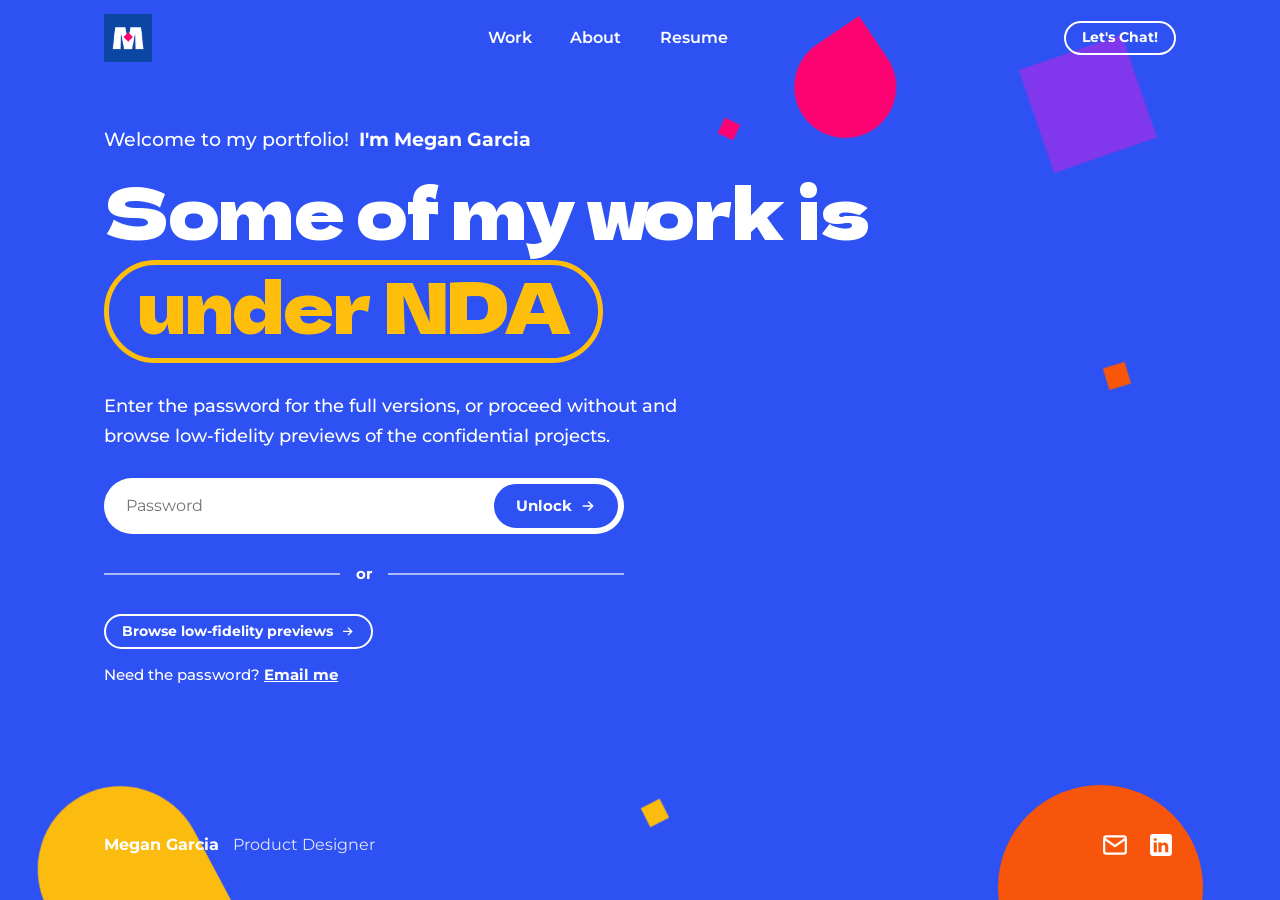
==== index.html @ 7ee7c983 "Gate: restore page scroll (clip shapes on their own layer, not the body) Move overflow:hidden off .g" ====
<!doctype html>
<html lang="en">
<head>
  <meta charset="utf-8">
  <meta name="viewport" content="width=device-width, initial-scale=1">
  <title>Megan Garcia — Product Designer</title>
  <meta name="description" content="Megan Garcia is a product designer who designs and builds high-stakes software — currently at Johnson &amp; Johnson.">
  <link rel="icon" href="favicon.ico" sizes="any">
  <link rel="icon" type="image/png" href="images/logo-5__6a6fe14c.png">
  <meta property="og:title" content="Megan Garcia — Product Designer">
  <meta property="og:description" content="Designing and building software for work that matters.">
  <meta property="og:type" content="website">

  <link rel="stylesheet" href="fonts/fonts.css">
  <link rel="stylesheet" href="css/style.css?v=91">
  <script>document.documentElement.classList.add("js");</script>
  <script>
  /* Site entrance: on a first visit (no choice made yet), send the visitor to the
     password page so they pick full access or a low-fidelity preview up front. */
  (function () {
    try {
      if (localStorage.getItem('mg-unlocked') !== 'yes' && localStorage.getItem('mg-preview') !== 'yes') {
        location.replace('protected/?next=' + encodeURIComponent(location.pathname));
      }
    } catch (e) {}
  })();
  </script>
</head>
<body>
  <a class="skip-link" href="#main">Skip to content</a>

  <header class="site-header">
    <div class="wrap nav">
      <a class="brand" href="/" aria-label="Megan Garcia — home">
        <img src="images/logo-5__6a6fe14c.png" alt="Megan Garcia logo" width="46" height="46">
      </a>
      <nav aria-label="Primary">
        <ul class="nav__links pill-hidden">
          <li><a href="#work">Work</a></li>
          <li><a href="about/">About</a></li>
          <li><a href="resume/">Resume</a></li>
        </ul>
      </nav>
      <div class="nav__right">
        <a class="btn btn--secondary btn--on-dark" href="mailto:megangarcia2024@gmail.com">Let's Chat!</a>
        <button class="nav__toggle" aria-label="Open menu" aria-expanded="false" aria-controls="mobile-menu">
          <span></span><span></span><span></span>
        </button>
      </div>
    </div>
  </header>

  <div class="mobile-menu" id="mobile-menu" aria-hidden="true">
    <button class="mobile-menu__close" aria-label="Close menu"></button>
    <a href="#work">Work</a>
    <a href="about/">About</a>
    <a href="resume/">Resume</a>
  </div>

  <main id="main">
    <!-- Hero -->
    <section class="hero hero--home">
      <div class="shapes" aria-hidden="true">
        <img class="sh sh-minion"     src="images/minion__68f142e5.svg" alt="">
        <img class="sh sh-circle"     src="images/circle__68f142c5.svg" alt="">
        <img class="sh sh-petal"      src="images/petal__68f140b4.svg" alt="">
        <img class="sh sh-dia-pink"   src="images/diamond2__68f140b4.svg" alt="">
        <img class="sh sh-dia-orange" src="images/diamond3__68f140b4.svg" alt="">
        <img class="sh sh-dia-yellow" src="images/diamond1__68f140b4.svg" alt="">
      </div>
      <div class="wrap hero__inner">
        <h1 class="hero-headline">
          <span class="hero-headline__line">Designing <span class="pill">and&nbsp;building</span></span>
          <span class="hero-headline__line">software for work that matters.</span>
        </h1>
        <div class="hero-id">
          <p class="hero-id__row">
            <strong>I'm Megan Garcia</strong>
            <img class="hero-id__diamond" src="images/vector__67b3de43.svg" alt="">
            <span class="hero-id__muted">Product Designer</span>
          </p>
          <p class="hero-id__row">
            <span class="hero-id__dotwrap" aria-hidden="true">
              <span class="hero-id__ping"></span>
              <img class="hero-id__dot" src="images/ellipse-10__6a6f6674.svg" alt="">
            </span>
            <span class="hero-id__muted">Currently at Johnson &amp; Johnson</span>
          </p>
        </div>
      </div>
    </section>

    <!-- Featured work -->
    <section class="section" id="work" aria-label="Featured work" style="scroll-margin-top:24px">
      <div class="wrap project-stack">

        <a class="project-link reveal" href="project-reset/">
          <article class="project project--orange">
            <div class="project__head">
              <div>
                <h2 class="project__title t-orange">Project Reset
                  <span class="arrow-circle" aria-hidden="true"><svg viewBox="0 0 24 24" fill="none" stroke="currentColor" stroke-width="2.4"><path d="M7 17 17 7M9 7h8v8"/></svg></span>
                </h2>
              </div>
              <p class="project__desc">Rebuilt the core navigation of Johnson &amp; Johnson's cell therapy platform, reaching the industry UX benchmark for the first time.</p>
            </div>
            <div class="project__media">
              <figure class="product-frame product-frame--orange">
                <img class="product-frame__img" src="images/lofi/pr-product.png" data-full="images/pr-product.png" alt="Redesigned Chain of Identity &amp; Custody collection screen" loading="lazy">
                <img class="product-frame__shapes" src="images/frame-shapes-orange.svg" alt="" aria-hidden="true">
              </figure>
            </div>
          </article>
        </a>

        <a class="project-link reveal" href="under-one-brand/">
          <article class="project project--purple">
            <div class="project__head">
              <div>
                <h2 class="project__title t-purple">Under One Brand
                  <span class="arrow-circle" aria-hidden="true"><svg viewBox="0 0 24 24" fill="none" stroke="currentColor" stroke-width="2.4"><path d="M7 17 17 7M9 7h8v8"/></svg></span>
                </h2>
              </div>
              <p class="project__desc">Unified Johnson &amp; Johnson's fragmented cell therapy platform into one cohesive product, designed and hand-coded end to end.</p>
            </div>
            <div class="project__media">
              <figure class="product-frame product-frame--purple">
                <img class="product-frame__img" src="images/lofi/uob-product.png" data-full="images/uob-product.png" alt="Unified cell therapy platform interface" loading="lazy">
                <img class="product-frame__shapes" src="images/frame-shapes-purple.svg" alt="" aria-hidden="true">
              </figure>
            </div>
          </article>
        </a>

        <a class="project-link reveal stack-last" href="pizza/">
          <article class="project project--pink">
            <div class="project__head">
              <div>
                <h2 class="project__title t-pink">Pizza Shop
                  <span class="arrow-circle" aria-hidden="true"><svg viewBox="0 0 24 24" fill="none" stroke="currentColor" stroke-width="2.4"><path d="M7 17 17 7M9 7h8v8"/></svg></span>
                </h2>
              </div>
              <p class="project__desc">Reimagined in-store pizza ordering as a playful kiosk experience, built from physical hardware to hand-drawn interface.</p>
            </div>
            <div class="project__media">
              <figure class="product-frame product-frame--pink">
                <img class="product-frame__img" src="images/pizza-product.png" alt="Smokey Mountain pizza kiosk ordering screen" loading="lazy">
                <img class="product-frame__shapes" src="images/frame-shapes-pink.svg" alt="" aria-hidden="true">
              </figure>
            </div>
          </article>
        </a>

      </div>
    </section>
  </main>

  <footer class="site-footer">
    <div class="shapes" aria-hidden="true">
      <img src="images/ellipse-3__67b3dc3c.svg" alt="" style="bottom:-50px;left:32%;width:120px">
      <img src="images/diamond2__68f140b4.svg" alt="" style="top:40%;right:22%;width:24px">
    </div>
    <div class="wrap site-footer__inner">
      <div class="footer-id">
        <span class="name">Megan Garcia</span>
        <span class="role">Product Designer</span>
      </div>
      <div class="footer-social">
        <a href="mailto:megangarcia2024@gmail.com" aria-label="Email Megan"><img src="images/mail__6924ce17.svg" alt=""></a>
        <a href="https://www.linkedin.com/in/megangarcia-ux/" aria-label="Megan on LinkedIn" target="_blank" rel="noopener"><img src="images/icons8-linkedin__6924cf16.svg" alt=""></a>
      </div>
    </div>
  </footer>

  <button class="back-to-top" type="button" aria-label="Back to top">
    <svg aria-hidden="true" viewBox="0 0 24 24" fill="none" stroke="currentColor" stroke-width="2.4"><path d="M12 20V5M5 12l7-7 7 7"/></svg>
  </button>
  <script>
  /* Work cards for the password-protected projects show the low-fi doodle until
     the visitor is signed in, then swap to the real hi-fi screenshot. */
  (function () {
    try {
      if (localStorage.getItem('mg-unlocked') === 'yes') {
        document.querySelectorAll('img[data-full]').forEach(function (i) { i.src = i.getAttribute('data-full'); });
      }
    } catch (e) {}
  })();
  </script>
  <script src="js/main.js?v=23" defer></script>
</body>
</html>
---- fonts/fonts.css ----
/* Self-hosted Google Fonts (latin subset) — two faces only:
   Dela Gothic One (display) + Montserrat (everything else). */
@font-face {
  font-family: 'Dela Gothic One';
  font-style: normal;
  font-weight: 400;
  font-display: swap;
  src: url('DelaGothicOne-400.woff2') format('woff2');
  unicode-range: U+0000-00FF, U+0131, U+0152-0153, U+02BB-02BC, U+02C6, U+02DA, U+02DC, U+0304, U+0308, U+0329, U+2000-206F, U+20AC, U+2122, U+2191, U+2193, U+2212, U+2215, U+FEFF, U+FFFD;
}
@font-face {
  font-family: 'Montserrat';
  font-style: normal;
  font-weight: 400;
  font-display: swap;
  src: url('Montserrat-400.woff2') format('woff2');
  unicode-range: U+0000-00FF, U+0131, U+0152-0153, U+02BB-02BC, U+02C6, U+02DA, U+02DC, U+0304, U+0308, U+0329, U+2000-206F, U+20AC, U+2122, U+2191, U+2193, U+2212, U+2215, U+FEFF, U+FFFD;
}
@font-face {
  font-family: 'Montserrat';
  font-style: normal;
  font-weight: 500;
  font-display: swap;
  src: url('Montserrat-500.woff2') format('woff2');
  unicode-range: U+0000-00FF, U+0131, U+0152-0153, U+02BB-02BC, U+02C6, U+02DA, U+02DC, U+0304, U+0308, U+0329, U+2000-206F, U+20AC, U+2122, U+2191, U+2193, U+2212, U+2215, U+FEFF, U+FFFD;
}
@font-face {
  font-family: 'Montserrat';
  font-style: normal;
  font-weight: 600;
  font-display: swap;
  src: url('Montserrat-600.woff2') format('woff2');
  unicode-range: U+0000-00FF, U+0131, U+0152-0153, U+02BB-02BC, U+02C6, U+02DA, U+02DC, U+0304, U+0308, U+0329, U+2000-206F, U+20AC, U+2122, U+2191, U+2193, U+2212, U+2215, U+FEFF, U+FFFD;
}
@font-face {
  font-family: 'Montserrat';
  font-style: normal;
  font-weight: 700;
  font-display: swap;
  src: url('Montserrat-700.woff2') format('woff2');
  unicode-range: U+0000-00FF, U+0131, U+0152-0153, U+02BB-02BC, U+02C6, U+02DA, U+02DC, U+0304, U+0308, U+0329, U+2000-206F, U+20AC, U+2122, U+2191, U+2193, U+2212, U+2215, U+FEFF, U+FFFD;
}
---- css/style.css ----
/* ==========================================================================
   Meg Garcia — Portfolio
   Hand-built stylesheet (rebuilt from the original Webflow design).
   ========================================================================== */

/* ---- Design tokens ------------------------------------------------------ */
:root {
  /* Brand palette */
  --blue:   #2d51f2;
  --blue-d: #2340d6;
  --orange: #fb5607;
  --pink:   #ff006e;
  --purple: #8338ec;
  --yellow: #ffbe0b;

  --ink:    #0b0b0f;
  --body:   #2b2f36;
  --muted:  #5d6c7b;
  --faint:  #758696;
  --line:   #e2e2e2;
  --paper:  #ffffff;
  --paper-2:#fafafa;
  --card:   #f3f3f3;

  /* Typography */
  /* Two typefaces only: Dela Gothic One (display) + Montserrat (everything
     else). --f-head is kept as an alias of the Montserrat body stack so the
     secondary headings/labels that were Chivo now render in Montserrat. */
  --f-display: "Dela Gothic One", system-ui, sans-serif;
  --f-head:    "Montserrat", "Helvetica Neue", Arial, sans-serif;
  --f-body:    "Montserrat", "Helvetica Neue", Arial, sans-serif;

  /* Layout */
  --maxw: 1200px;
  --gutter: clamp(20px, 5vw, 64px);
  --radius: 14px;
  --radius-pill: 999px;

  --ease: cubic-bezier(.2, .7, .2, 1);
}

/* ---- Reset / base ------------------------------------------------------- */
*, *::before, *::after { box-sizing: border-box; }
* { margin: 0; }

html { -webkit-text-size-adjust: 100%; scroll-behavior: smooth; }

body {
  font-family: var(--f-body);
  color: var(--body);
  background: var(--paper);
  line-height: 1.6;
  font-size: 1rem;
  -webkit-font-smoothing: antialiased;
  text-rendering: optimizeLegibility;
  overflow-x: clip; /* clip (not hidden) so position:sticky keeps working */
}

img, svg, video { display: block; max-width: 100%; height: auto; }
a { color: inherit; text-decoration: none; }
button { font: inherit; color: inherit; cursor: pointer; }

h1, h2, h3, h4 { line-height: 1.08; color: var(--ink); font-weight: 400; }

:focus-visible {
  outline: 3px solid var(--blue);
  outline-offset: 3px;
  border-radius: 4px;
}

.skip-link {
  position: absolute; left: -9999px; top: 0; z-index: 200;
  background: var(--ink); color: #fff; padding: .7em 1.2em;
  border-radius: 0 0 8px 0;
}
.skip-link:focus { left: 0; }

/* Visually hidden, still available to screen readers */
.sr-only {
  position: absolute; width: 1px; height: 1px; margin: -1px; padding: 0;
  overflow: hidden; clip: rect(0, 0, 0, 0); white-space: nowrap; border: 0;
}

/* ---- Layout helpers ----------------------------------------------------- */
.wrap { width: 100%; max-width: var(--maxw); margin-inline: auto; padding-inline: var(--gutter); }
.section { padding-block: clamp(48px, 8vw, 110px); }
.section--tight { padding-block: clamp(32px, 5vw, 64px); }

.eyebrow {
  font-family: var(--f-head);
  font-weight: 700;
  text-transform: uppercase;
  letter-spacing: .12em;
  font-size: .78rem;
  color: var(--faint);
}

/* ---- Display type ------------------------------------------------------- */
.display {
  font-family: var(--f-display);
  letter-spacing: -0.01em;
}
.h-xl { font-family: var(--f-display); font-weight: 400; font-size: clamp(2.4rem, 6vw, 4.6rem); letter-spacing: -0.02em; }
.h-lg { font-family: var(--f-display); font-size: clamp(1.9rem, 4.5vw, 3rem); }
.h-md { font-family: var(--f-display); font-size: clamp(1.4rem, 3vw, 2rem); }

/* Uniform h1 size across every page (home hero, page titles, case-study
   titles, About heading). h1-qualified selectors outrank the per-class
   font-size rules regardless of source order. */
h1.hero-headline,
h1.page-title,
h1.cs-title { font-size: 48px; }
.lead { font-size: clamp(1.05rem, 2vw, 1.25rem); color: var(--body); max-width: 56ch; }

/* Section heading with a colored shape marker above it */
.marker-head { margin-top: .4em; }
.marker {
  width: 26px; height: 26px; display: block; margin-bottom: 14px;
}
.marker--circle { border-radius: 50%; }
.marker--square { }
.c-blue  { background: var(--blue); color: var(--blue); }
.c-orange{ background: var(--orange); color: var(--orange); }
.c-pink  { background: var(--pink); color: var(--pink); }
.c-purple{ background: var(--purple); color: var(--purple); }
.c-yellow{ background: var(--yellow); color: var(--yellow); }
.t-blue{ color: var(--blue);} .t-orange{color:var(--orange);} .t-pink{color:var(--pink);} .t-purple{color:var(--purple);}

/* ---- Buttons ------------------------------------------------------------
   Two kinds — primary (solid fill) and secondary (outline) — each with an
   on-dark variant (add .btn--on-dark for use over the blue / dark bands).   */
.btn {
  display: inline-flex; align-items: center; justify-content: center; gap: .5em;
  font-family: var(--f-body); font-weight: 700; font-size: .88rem; line-height: 1.1;
  padding: .55em 1.15em; border-radius: var(--radius-pill);
  border: 2px solid transparent; color: var(--ink); cursor: pointer;
  /* Hover = a colour wipe that sweeps in from the left (background-size) */
  background-color: transparent; background-repeat: no-repeat;
  background-position: left center; background-size: 0% 100%;
  transition: color .2s var(--ease), border-color .2s var(--ease),
              background-size .3s var(--ease);
}
/* Primary — solid brand blue, sweeps to a darker blue */
.btn--primary { background-color: var(--blue); background-image: linear-gradient(var(--blue-d), var(--blue-d)); color: #fff; border-color: var(--blue); }
.btn--primary:hover { background-size: 100% 100%; border-color: var(--blue-d); }

/* Secondary — outline, sweeps to a brand-blue fill */
.btn--secondary { background-image: linear-gradient(var(--blue), var(--blue)); color: var(--ink); border-color: var(--ink); }
.btn--secondary:hover { background-size: 100% 100%; color: #fff; border-color: var(--blue); }

/* On dark backgrounds (blue hero / header) */
.btn--primary.btn--on-dark { background-color: #fff; background-image: linear-gradient(var(--blue-d), var(--blue-d)); color: var(--blue); border-color: #fff; }
.btn--primary.btn--on-dark:hover { background-size: 100% 100%; color: #fff; }
.btn--secondary.btn--on-dark { background-image: linear-gradient(rgba(13,21,66,.45), rgba(13,21,66,.45)); color: #fff; border-color: #fff; }
.btn--secondary.btn--on-dark:hover { background-size: 100% 100%; color: #fff; }

/* Locked Process Deck button (signed-out visitors) + hover/focus tooltip. */
.deck-btn.is-locked,
.deck-btn.is-locked:hover,
.deck-btn.is-locked:focus-visible {
  cursor: not-allowed; position: relative;
  background-color: #e9e9e9; background-image: none; background-size: 0 100%;
  border-color: #dcdcdc; color: #9b9b9b;
}
.deck-btn.is-locked::after {
  content: attr(data-locktip);
  position: absolute; bottom: calc(100% + 11px); left: 50%; transform: translateX(-50%);
  background: var(--ink); color: #fff; font-family: var(--f-body); font-weight: 600;
  font-size: .72rem; line-height: 1.3; white-space: nowrap;
  padding: 7px 11px; border-radius: 8px;
  opacity: 0; pointer-events: none; transition: opacity .4s var(--ease); z-index: 20;
}
.deck-btn.is-locked::before {
  content: ""; position: absolute; bottom: calc(100% + 5px); left: 50%; transform: translateX(-50%);
  border: 6px solid transparent; border-top-color: var(--ink);
  opacity: 0; pointer-events: none; transition: opacity .4s var(--ease); z-index: 20;
}
/* Desktop hover shows it; keyboard focus or a tap (JS adds .is-tip, auto-removed
   after 30s on touch) shows it everywhere. Hover is gated to hover-capable
   devices so a tap on touch doesn't make it stick indefinitely. */
@media (hover: hover) {
  .deck-btn.is-locked:hover::after, .deck-btn.is-locked:hover::before { opacity: 1; }
}
.deck-btn.is-locked:focus-visible::after, .deck-btn.is-locked:focus-visible::before,
.deck-btn.is-locked.is-tip::after, .deck-btn.is-locked.is-tip::before { opacity: 1; }

/* Arrow-in-circle icon used beside project / section titles */
.arrow-circle {
  width: 1.15em; height: 1.15em; flex: none;
  border: 2px solid currentColor; border-radius: 50%;
  display: inline-grid; place-items: center;
  transition: transform .25s var(--ease), background .25s var(--ease), color .25s var(--ease);
}
.arrow-circle svg { width: 55%; height: 55%; }
a:hover .arrow-circle, .title-link:hover .arrow-circle {
  transform: rotate(45deg); background: currentColor;
}
a:hover .arrow-circle svg { color: #fff; }

/* ==========================================================================
   Header / navigation
   ========================================================================== */
.site-header {
  position: relative; z-index: 100;
  background: var(--blue); color: #fff;
}
/* On pages led by a blue hero, the nav sits transparently over the hero (which
   fills the full height behind it) instead of as its own solid bar. Other pages
   (light tops: About, Contact, case studies) keep the solid header. */
body:has(.hero) .site-header {
  position: absolute; top: 0; left: 0; right: 0;
  background: transparent;
}
.nav {
  display: flex; align-items: center; justify-content: space-between;
  gap: 20px; min-height: 76px;
}
/* Logo sits in a deep-blue box (matches the live site) so the white "M" stays
   legible over the hero shapes behind the transparent nav. */
.brand { display: inline-flex; background: #0b46a5; padding: 4px; line-height: 0; }
.brand img { width: 40px; height: 40px; display: block; }
.nav__links {
  display: flex; align-items: center; gap: clamp(18px, 3vw, 44px);
  list-style: none; padding: 0;
}
.nav__links a {
  font-family: var(--f-body); font-weight: 600; color: #fff;
  position: relative; padding: 4px 0;
}
.nav__links a::after {
  content: ""; position: absolute; left: 0; right: 100%; bottom: -2px;
  height: 2px; background: #fff; transition: right .25s var(--ease);
}
.nav__links a:hover::after, .nav__links a[aria-current="page"]::after { right: 0; }

.nav__right { display: flex; align-items: center; gap: 16px; }

/* Hamburger */
.nav__toggle {
  display: none; width: 46px; height: 46px; border: 0; background: transparent;
  position: relative;
}
.nav__toggle span {
  position: absolute; left: 9px; right: 9px; height: 3px; background: #fff; border-radius: 3px;
  transition: transform .3s var(--ease), opacity .2s var(--ease);
}
.nav__toggle span:nth-child(1) { top: 15px; }
.nav__toggle span:nth-child(2) { top: 22px; }
.nav__toggle span:nth-child(3) { top: 29px; }

@media (max-width: 820px) {
  .nav__links.pill-hidden { display: none; }
  .nav__toggle { display: block; }
  .nav__right .btn { display: none; }

  .mobile-menu {
    /* Above the sticky header (z-index 100) so the close "X" — which sits in
       the header's top strip — actually receives taps instead of the nav bar. */
    position: fixed; inset: 0; z-index: 110;
    background: var(--blue); color: #fff;
    display: flex; flex-direction: column; align-items: center; justify-content: center;
    gap: 10px;
    /* Closing keeps the menu visible through the .4s slide, then hides it — so
       it slides back UP on close instead of vanishing instantly. */
    transform: translateY(-100%);
    transition: transform .4s var(--ease), visibility 0s linear .4s;
    visibility: hidden;
  }
  .mobile-menu.open {
    transform: translateY(0); visibility: visible;
    transition: transform .4s var(--ease), visibility 0s;
  }
  .mobile-menu a {
    font-family: var(--f-display); font-size: 2rem; color: #fff; padding: 10px 0;
  }
  .mobile-menu .btn { margin-top: 18px; }
  .mobile-menu__close {
    position: absolute; top: 20px; right: 22px; width: 48px; height: 48px;
    border: 0; background: transparent;
  }
  .mobile-menu__close::before, .mobile-menu__close::after {
    content: ""; position: absolute; left: 11px; right: 11px; top: 22px; height: 3px;
    background: #fff; border-radius: 3px;
  }
  .mobile-menu__close::before { transform: rotate(45deg); }
  .mobile-menu__close::after  { transform: rotate(-45deg); }
}
@media (min-width: 821px) { .mobile-menu { display: none; } }

body.menu-open { overflow: hidden; }
/* Hide the hamburger while the menu is open so it doesn't overlap the close X. */
body.menu-open .nav__toggle { display: none; }

/* ==========================================================================
   Hero
   ========================================================================== */
.hero {
  position: relative; background: var(--blue); color: #fff; overflow: hidden;
}
.hero__inner { position: relative; z-index: 2; padding-block: clamp(96px, 11vw, 120px) clamp(54px, 11vw, 120px); }
.hero__kicker { font-family: var(--f-head); font-weight: 700; opacity: .9; }

/* The giant animated page title (letters stagger up) */
.page-title {
  font-family: var(--f-display);
  font-size: clamp(3.2rem, 13vw, 8.5rem);
  line-height: .95;
  color: #fff;
  display: flex; flex-wrap: wrap;
}
.page-title .ltr {
  display: inline-block; white-space: pre;
  transform: translateY(1.1em); opacity: 0;
  animation: ltrUp .6s var(--ease) forwards;
}
@keyframes ltrUp { to { transform: translateY(0); opacity: 1; } }

/* Whole-heading entrance (one intact, accessible text node — no per-letter split) */
.page-title--whole {
  display: block;
  transform: translateY(1.1em); opacity: 0;
  animation: ltrUp .6s var(--ease) both;
}

.hero__meta { margin-top: 1.2rem; display: grid; gap: 2px; }
.hero__meta .name { font-family: var(--f-head); font-weight: 700; font-size: 1.3rem; }
.hero__meta .role { opacity: .9; }

/* Decorative shapes layer */
.shapes { position: absolute; inset: 0; z-index: 1; pointer-events: none; }
.shapes img, .shape {
  position: absolute; opacity: .98;
}

/* ---- Home hero (tagline-led headline) --------------------------------- */
.hero--home .hero__inner {
  padding-block: clamp(96px, 10vw, 150px) clamp(52px, 7vw, 96px);
}

.hero-headline {
  font-family: var(--f-display);
  font-weight: 400;
  font-size: clamp(2.1rem, 5.6vw, 4.4rem);
  line-height: 1.06;
  letter-spacing: -0.02em;
  color: #fff;
}
.hero-headline__line { display: block; }
.hero-headline .pill {
  display: inline-block;
  color: var(--yellow);
  border: 0.08em solid var(--yellow);
  border-radius: 999px;
  padding: 0.04em 0.4em 0.28em;
  line-height: 1;
}
/* "and building" tilts on hover and eases back on mouse off */
.hero-headline .pill { transition: transform .35s var(--ease); }
.hero-headline .pill:hover { transform: rotate(-5deg); }

.hero-id {
  margin-top: clamp(30px, 5vw, 58px);
  display: grid;
  gap: 12px;
  color: #fff;
}
.hero-id__row {
  display: flex; align-items: center; gap: 14px; flex-wrap: wrap;
  font-family: var(--f-body);
  font-size: clamp(1.05rem, 2.1vw, 1.45rem);
}
.hero-id__row strong { font-weight: 700; }
/* The "Currently at Johnson & Johnson" line sits a touch smaller than the name row. */
.hero-id__row:last-child { font-size: clamp(0.9rem, 1.6vw, 1.12rem); }
.hero-id__muted { font-weight: 500; color: rgba(255, 255, 255, 0.9); }
.hero-id__diamond { width: 18px; height: 18px; flex: none; }
.hero-id__dotwrap {
  position: relative; display: inline-grid; place-items: center;
  width: 15px; height: 15px; flex: none;
}
.hero-id__dot { width: 15px; height: 15px; display: block; position: relative; z-index: 1; }
/* Radar-ping behind the dot (matches the live site: scale 1 -> 1.75, fade out, loop) */
.hero-id__ping {
  position: absolute; inset: 0; z-index: 0; border-radius: 50%;
  background: var(--yellow);
  animation: heroPing 1.6s cubic-bezier(.45, 0, .55, 1) infinite;
}
@keyframes heroPing {
  0%, 31%   { transform: scale(1);    opacity: .85; }
  100%      { transform: scale(1.75); opacity: 0; }
}

/* Home hero decorative shapes */
.hero--home .sh { position: absolute; will-change: translate, rotate, scale; }
/* Hero decorations use the live site's actual shape SVGs: the yellow arch
   ("Minion"), the orange circle, the pink "Petal", and the three diamonds
   (yellow / pink / orange). */
.sh-minion     { top: -118px; left: clamp(36px, 6vw, 92px); width: min(20vw, 254px); transform: rotate(3deg); }
.sh-circle     { top: 17%; right: -6%; width: min(24vw, 300px); }
.sh-petal      { bottom: -20%; left: 48%; width: min(17vw, 240px); transform: rotate(-8deg); }
.sh-dia-pink   { top: 18%; left: 72%; width: 32px; transform: rotate(8deg); }
.sh-dia-orange { top: 58%; left: -8px; width: 26px; }
.sh-dia-yellow { top: 76%; left: 65%; width: 32px; transform: rotate(-6deg); }
@media (max-width: 760px) {
  /* Keep the headline tight, but reserve extra space only ABOVE the pill so it
     clears "Designing" without loosening the rest of the headline. The pill is
     inline-block, so its top margin grows just its own line box. */
  .hero-headline { line-height: 1.2; }
  .hero-headline .pill { margin-top: 0.3em; }
  /* Keep decorations in the margins so the headline stays clear and readable. */
  .sh-minion     { top: -72px; left: -14px; width: 150px; }
  .sh-circle     { top: -30px; right: -56px; width: 150px; }
  .sh-petal      { bottom: -14%; left: auto; right: -64px; width: 150px; }
  .sh-dia-pink   { top: 64px; left: auto; right: 9%; width: 24px; }
  .sh-dia-orange { top: auto; bottom: 30%; left: 2%; width: 20px; }
  .sh-dia-yellow { top: auto; bottom: 2%; left: 72%; width: 22px; }
}

/* ==========================================================================
   Project blocks (home / work / "more like this")
   ========================================================================== */
.project {
  border-top: 6px solid var(--line);
  padding-top: clamp(26px, 4vw, 46px);
  margin-top: clamp(26px, 4vw, 46px);
}
.project--blue  { border-color: var(--blue); }
.project--orange{ border-color: var(--orange); }
.project--pink  { border-color: var(--pink); }
.project--purple{ border-color: var(--purple); }

.project__head { display: grid; grid-template-columns: 1fr; gap: 16px; align-items: start; }
@media (min-width: 760px) {
  .project__head { grid-template-columns: 1fr 1fr; gap: 40px; }
}
.project__title {
  font-family: var(--f-display);
  font-size: clamp(1.8rem, 4.5vw, 3rem);
  display: inline-flex; align-items: center; gap: .4em;
}
.project__tags { display: flex; flex-wrap: wrap; gap: 8px 10px; margin-top: 12px; }
.tag {
  font-family: var(--f-body); font-weight: 600; font-size: .8rem;
  color: var(--muted);
}
.tag::after { content: "·"; margin-left: 10px; color: var(--line); }
.tag:last-child::after { content: ""; }
.project__desc { font-size: 1.02rem; color: var(--body); align-self: center; text-wrap: pretty; }

.project__media {
  margin-top: clamp(20px, 3vw, 34px);
  border-radius: var(--radius);
  overflow: hidden;
  background: var(--card);
  position: relative;
}
.project-link { display: block; }
/* Hover zooms only the product picture, not the decorative shapes. */
.project__media .product-frame__img { transition: transform .5s var(--ease); }
.project-link:hover .project__media .product-frame__img { transform: scale(1.015); }
/* In cards, the card/media wrapper provides the corner radius + clipping. */
.next-card .product-frame, .project__media .product-frame { border-radius: 0; }

/* ==========================================================================
   About page
   ========================================================================== */
/* The default .section padding-top above the "Megan" row matches the space
   above the hero image on the case-study pages. */
.about-head { display: flex; flex-direction: column; }
.about-head__bar { display: flex; flex-wrap: wrap; align-items: flex-end; justify-content: space-between; gap: 24px; }
.avatar { width: 40px; height: 40px; border-radius: 50%; object-fit: cover; }

.about-id { display: flex; flex-direction: column; gap: 12px; }
.about-id__who { display: flex; align-items: center; gap: 10px; }
.about-id__name { font-family: var(--f-head); font-weight: 700; color: var(--muted); font-size: 1.05rem; }
.about-mode { font-family: var(--f-display); font-weight: 400; font-size: clamp(2rem, 4.4vw, 3.6rem); line-height: 1.02; letter-spacing: -0.02em; }
.about-mode--work { color: var(--blue); }
.about-mode--life { color: var(--pink); display: none; }
/* Toggle state drives the mode subheading (no JS needed). */
.about-head:has(#tab-life[aria-selected="true"]) .about-mode--work { display: none; }
.about-head:has(#tab-life[aria-selected="true"]) .about-mode--life { display: block; }

.tabs { display: inline-flex; background: var(--card); border-radius: var(--radius-pill); padding: 5px; gap: 4px; }
.tabs button {
  display: inline-flex; align-items: center; gap: 8px;
  border: 0; background: transparent; border-radius: var(--radius-pill);
  font-family: var(--f-head); font-weight: 700; padding: .6em 1.2em; color: var(--muted);
  cursor: pointer; transition: background .2s, color .2s;
}
.tabs button svg { width: 1.25em; height: 1.25em; flex: none; }
.tabs button[aria-selected="true"] { background: var(--blue); color: #fff; }
.tabs #tab-life[aria-selected="true"] { background: var(--pink); }

/* Tinted stage: photo + copy, with brand shapes peeking at the clipped edges. */
.about-stage {
  position: relative; overflow: hidden; border-radius: 40px;
  margin-top: clamp(14px, 2.4vw, 28px);
  padding: clamp(28px, 5vw, 64px);
  display: grid; grid-template-columns: 1fr;
  gap: clamp(32px, 5vw, 56px); align-items: center;
}
/* Desktop: narrower photo column pulled left, giving the paragraph more room. */
@media (min-width: 760px) {
  .about-stage { grid-template-columns: minmax(0, 0.78fr) minmax(0, 1.22fr); }
  .about-polaroid { justify-self: start; }
}
.about-stage--work { background: #eef1ff; }
.about-stage--life { background: #fff0f6; }
.about-shape { position: absolute; z-index: 0; }

.about-polaroid {
  position: relative; z-index: 1; margin: 0; justify-self: center;
  width: min(400px, 100%); box-sizing: border-box;
  background: #fff; border-radius: 20px; padding: 14px 14px 18px;
  box-shadow: 0 18px 40px rgba(11, 11, 15, .14);
  display: flex; flex-direction: column; gap: 14px;
}
.about-polaroid--work { transform: rotate(-2.5deg); }
.about-polaroid--life { transform: rotate(2.5deg); }
.about-polaroid img { width: 100%; aspect-ratio: 1 / 1; object-fit: cover; border-radius: 12px; display: block; }
.about-polaroid figcaption { font-size: .85rem; line-height: 1.4; color: var(--faint); padding: 0 6px; }

.about-stage__copy { position: relative; z-index: 1; display: flex; flex-direction: column; gap: 24px; }
.about-stage__copy p { font-size: 1.05rem; line-height: 1.75; text-wrap: pretty; }
.ask { display: flex; flex-direction: column; gap: 12px; }
.ask__label { font-family: var(--f-head); font-weight: 700; color: var(--ink); }
.ask__tags { list-style: none; margin: 0; padding: 0; display: flex; flex-wrap: wrap; gap: 10px; }
.ask__tags li {
  padding: 9px 16px; border-radius: 10px; background: #fff; border: 0;
  font-weight: 600; font-size: .9rem; line-height: 1.3;
}
.about-stage__copy .btn { align-self: flex-start; }
/* Off The Clock CTA mirrors the primary button in brand pink. */
.about-cta--life {
  background-color: var(--pink); background-image: linear-gradient(#d60059, #d60059);
  color: #fff; border-color: var(--pink);
}
.about-cta--life:hover { background-size: 100% 100%; border-color: #d60059; }

.tabpanel[hidden] { display: none; }
.gallery { display: grid; grid-template-columns: repeat(auto-fit, minmax(220px, 1fr)); gap: 16px; }
.gallery img { border-radius: var(--radius); width: 100%; aspect-ratio: 4/5; object-fit: cover; }

/* ==========================================================================
   Protected Work gate (password page)
   ========================================================================== */
/* The gate is a full blue hero (like the home hero), so the shared header sits
   transparently over it. Headline, a single password field with an inline Unlock
   button, an "or" divider, and a low-fidelity-preview button. */
.gate-hero { min-height: 84vh; display: flex; }
.gate-hero__inner {
  position: relative; z-index: 2; width: 100%;
  display: flex; flex-direction: column; justify-content: flex-start;
  gap: clamp(18px, 2.4vw, 28px);
  padding-block: clamp(98px, 12vw, 124px) clamp(40px, 6vw, 72px);
}
/* All-blue page: the footer sits on the same blue, so drop its own fill and let
   the page's blue show through (matches the other blue-hero-led pages). */
/* The whole page is one blue plane: the hero fills the viewport and the footer
   sits directly at the bottom of it (sticky-footer flex), transparent and with no
   shapes of its own, so it reads as the base of the gate rather than a separate band. */
.gate-body { background: var(--blue); min-height: 100vh; display: flex; flex-direction: column; position: relative; }
.gate-body > main { flex: 1 0 auto; display: flex; flex-direction: column; }
.gate-body > .site-footer { flex: none; }
/* Hero and footer are transparent so the page-wide shape layer shows through both. */
.gate-hero { min-height: 0; flex: 1 0 auto; background: transparent; }
.gate-body .site-footer { background: transparent; }
.gate-body .site-footer .shapes { display: none; }

/* One decorative layer spanning the whole page, behind the hero and the footer,
   with each shape drifting slowly so they're visibly moving behind the footer. */
.gate-bg { position: absolute; inset: 0; z-index: 0; pointer-events: none; overflow: hidden; }
.gate-bg .sh { animation: gateFloat 9s ease-in-out infinite; will-change: translate; }
.gate-bg .sh:nth-child(1) { animation-duration: 12s; }
.gate-bg .sh:nth-child(2) { animation-duration: 8s; animation-delay: -3s; }
.gate-bg .sh:nth-child(3) { animation-duration: 10s; animation-delay: -1s; }
.gate-bg .sh:nth-child(4) { animation-duration: 13s; animation-delay: -5s; }
.gate-bg .sh:nth-child(5) { animation-duration: 7s; animation-delay: -2s; }
.gate-bg .sh:nth-child(6) { animation-duration: 9.5s; animation-delay: -4s; }
.gate-bg .sh:nth-child(7) { animation-duration: 11s; animation-delay: -6s; }
@keyframes gateFloat { 0% { translate: 0 0; } 50% { translate: 0 -18px; } 100% { translate: 0 0; } }
.gate-eyebrow { margin: 0; display: flex; flex-wrap: wrap; align-items: center; gap: 0 10px; color: #fff; font-size: clamp(1rem, 1.8vw, 1.2rem); }
.gate-eyebrow span { font-weight: 500; }
.gate-eyebrow strong { font-weight: 700; }
/* Extra line-height so the "under NDA" pill clears the line above (as on home);
   negative top margin pulls the headline up closer to the eyebrow. */
.gate-h1 { margin: -0.3em 0 0; max-width: 15ch; font-family: var(--f-display); font-weight: 400; font-size: clamp(2.1rem, 5.6vw, 4.4rem); line-height: 1.34; letter-spacing: -.02em; color: #fff; }
.gate-pill { display: inline-block; color: var(--yellow); border: .08em solid var(--yellow); border-radius: 999px; padding: .04em .4em .28em; line-height: 1; transition: transform .35s var(--ease); }
.gate-pill:hover { transform: rotate(-5deg); }
.gate-sub { margin: 0; max-width: 52ch; color: #fff; font-weight: 500; font-size: clamp(1rem, 1.6vw, 1.15rem); }

.gate-form { width: 100%; max-width: 520px; display: flex; flex-direction: column; gap: 10px; }
.gate-form label { font-family: var(--f-head); font-weight: 700; color: #fff; }
.gate-field { position: relative; }
.gate-field input {
  width: 100%; box-sizing: border-box; min-height: 56px;
  font-family: var(--f-body); font-size: 1rem; color: var(--ink);
  background: #fff; border: 0; border-radius: 999px;
  padding: 0 148px 0 22px;
}
.gate-field input:focus-visible { outline: 2px solid #fff; outline-offset: 2px; }
.gate-unlock {
  position: absolute; right: 6px; top: 50%; transform: translateY(-50%);
  min-height: 44px; padding: 0 20px; border-radius: 999px;
  border: 2px solid var(--blue); background: var(--blue); color: #fff;
  font-family: var(--f-body); font-weight: 700; font-size: 15px; cursor: pointer;
  display: inline-flex; align-items: center; gap: 8px;
  transition: background .2s var(--ease), border-color .2s var(--ease);
}
.gate-unlock:hover { background: var(--blue-d); border-color: var(--blue-d); }
.gate-error { margin: 0; display: flex; align-items: center; gap: 8px; color: #fff; font-weight: 700; font-size: .95rem; }
.gate-error[hidden] { display: none; }
.gate-error__dot { width: 10px; height: 10px; border-radius: 50%; background: var(--yellow); flex: none; }

.gate-or { display: flex; align-items: center; gap: 16px; width: 100%; max-width: 520px; }
.gate-or span:first-child, .gate-or span:last-child { flex: 1; height: 2px; background: rgba(255, 255, 255, .6); }
.gate-or__word { flex: none; color: #fff; font-weight: 700; font-size: 15px; }

.gate-actions { display: flex; flex-direction: column; align-items: flex-start; gap: 14px; }
.gate-help { margin: 0; color: #fff; font-weight: 500; font-size: 15px; }
.gate-help a { color: #fff; font-weight: 700; text-decoration: underline; }

/* Small screens: keep the Unlock button inside the white field (a blue pill on the
   blue hero would vanish if stacked); just tighten the spacing so it fits. */
@media (max-width: 440px) {
  .gate-field input { padding-right: 126px; min-height: 52px; }
  .gate-unlock { padding: 0 15px; }
}
a.gate-preview:hover .gate-preview__cta { text-decoration: underline; }

/* ==========================================================================
   Low-fidelity preview mode (unsigned visitors) — a banner offering the full
   view. Per-image sketch overrides (images/lofi/) are swapped in separately.
   ========================================================================== */
.lofi-banner { display: none; }
html.lo-fi .lofi-banner {
  display: flex; flex-wrap: wrap; align-items: center; justify-content: center;
  gap: 14px clamp(20px, 3vw, 32px); text-align: center;
  position: sticky; top: 0; z-index: 50;
  background: #eef1ff; border-bottom: 1px solid var(--line);
  padding: 14px clamp(20px, 5vw, 64px);
}
.lofi-banner__text { max-width: 72ch; color: var(--ink); font-size: .95rem; }
html.lo-fi body { background: #fff; }
/* (Low-fi mockup treatment temporarily disabled — hand-drawn wireframe versions
   will be swapped in per image once supplied.) */

/* Timeline / list rows (experience, education, certificates) */
.rows { margin-top: 28px; }
.row {
  display: grid; grid-template-columns: 1fr auto; gap: 8px 24px; align-items: baseline;
  padding: 20px 0; border-bottom: 1px solid var(--line);
  line-height: 1.3;
}
.row:first-child { border-top: 1px solid var(--line); }
.row__title { font-family: var(--f-head); font-weight: 700; color: var(--ink); font-size: 1.05rem; }
.row__sub { color: var(--muted); grid-column: 1; margin-top: 4px; }
.row__meta { color: var(--muted); text-align: right; }
@media (max-width: 560px) {
  /* Single column: keep the three lines evenly, tightly spaced. */
  .row { grid-template-columns: 1fr; gap: 4px 24px; }
  .row__meta { text-align: left; }
  /* More breathing room between the About page sections. */
  main:has(.about-head) .section--tight { padding-block: 64px; }
  main:has(.about-head) .two-col { gap: 56px; }
}

.two-col { display: grid; gap: clamp(30px, 5vw, 60px); }
@media (min-width: 820px) { .two-col { grid-template-columns: 1fr 1fr; } }

/* ==========================================================================
   Resume page
   ========================================================================== */
/* Resume shown as a clean page image that pokes up into the blue hero */
.resume-show { padding-block: 0 clamp(48px, 8vw, 110px); }

/* Résumé as real, selectable HTML — a white card that pokes up into the blue */
.resume-card {
  max-width: 940px; margin: 0 auto; position: relative; z-index: 2;
  margin-top: calc(-1 * clamp(56px, 8vw, 120px));
  background: #fff; color: var(--ink);
  border-radius: var(--radius); box-shadow: 0 24px 60px rgba(0,0,0,.18);
  padding: clamp(26px, 4vw, 56px);
}
.resume-card__name { font-size: clamp(1.9rem, 3.4vw, 2.5rem); font-weight: 800; line-height: 1.02; letter-spacing: -0.01em; }
.resume-card__role { color: var(--purple); font-weight: 700; font-size: clamp(1.9rem, 3.4vw, 2.5rem); line-height: 1.02; margin-top: 2px; }

.resume-card__grid { display: grid; gap: clamp(26px, 4vw, 46px); margin-top: clamp(34px, 5vw, 60px); }
@media (min-width: 760px) { .resume-card__grid { grid-template-columns: 34% 1fr; align-items: start; } }

.resume-sec + .resume-sec { margin-top: clamp(28px, 3.4vw, 42px); }
.resume-sec__h {
  text-transform: uppercase; letter-spacing: .08em; color: var(--purple);
  font-weight: 700; font-size: .92rem; margin-bottom: .85rem;
}

.resume-item { margin-top: clamp(16px, 1.8vw, 22px); }
.resume-sec__h + .resume-item { margin-top: 0; }
.resume-item__title { font-weight: 700; font-size: .98rem; line-height: 1.25; }
.resume-item__sub { color: var(--muted); font-size: .9rem; line-height: 1.45; margin-top: 3px; }
.resume-item__meta { color: var(--muted); font-size: .85rem; margin-top: 3px; }

/* Contact */
.resume-contact { list-style: none; margin: 0; padding: 0; display: grid; gap: clamp(16px, 1.8vw, 22px); }
.resume-contact li { display: grid; gap: 2px; }
.resume-k { font-weight: 700; font-size: .92rem; }
.resume-contact a, .resume-contact li > span:last-child { color: var(--muted); font-size: .9rem; overflow-wrap: anywhere; }
.resume-contact li:nth-child(1) a, .resume-contact li:nth-child(2) a { text-decoration: underline; }
.resume-contact a:hover { color: var(--purple); }

/* Experience */
.resume-job + .resume-job { margin-top: clamp(28px, 3.4vw, 42px); }
.resume-job__co { display: flex; align-items: baseline; gap: 12px; flex-wrap: wrap; }
.resume-job__co h4 { font-size: clamp(1.15rem, 1.8vw, 1.4rem); font-weight: 800; }
.resume-job__loc { margin-left: auto; color: var(--muted); font-size: .88rem; }
.resume-role { margin-top: 2px; }
.resume-role + .resume-role { margin-top: clamp(16px, 2vw, 24px); }
.resume-role__head { display: flex; align-items: baseline; gap: 12px; flex-wrap: wrap; }
.resume-role__title { font-size: .98rem; font-weight: 700; }
.resume-role__dates { margin-left: auto; color: var(--muted); font-size: .85rem; }
.resume-bullets { margin: .5rem 0 0; padding-left: 1.1rem; display: grid; gap: .4rem; }
.resume-bullets li { color: var(--muted); font-size: .9rem; line-height: 1.5; }

/* On narrow screens, keep company + location on one row (location right), but
   stack each role above its dates. */
@media (max-width: 560px) {
  .resume-role__head { flex-direction: column; align-items: flex-start; gap: 2px; }
  .resume-role__dates { margin-left: 0; }
  /* Keep the location on the company's row even when the name is long, e.g.
     "RIT University Center" — let the name wrap internally and align the
     location to the bottom (last) line of the company name. */
  .resume-job__co { flex-wrap: nowrap; align-items: flex-end; }
  .resume-job__co h4 { min-width: 0; }
  .resume-job__loc { flex: none; }
}

.resume-actions { display: flex; gap: 14px; flex-wrap: wrap; }
/* Download button label: "Download PDF" on desktop, "Download PNG" on mobile
   (where PDFs reliably open a preview instead of downloading). */
#resume-download .dl-png { display: none; }
@media (max-width: 760px) {
  #resume-download .dl-pdf { display: none; }
  #resume-download .dl-png { display: inline; }
}
.hero .resume-actions { margin-top: 1.8rem; }

/* Resume hero: headline left, actions to its right (stacks on narrow screens) */
.hero__inner--row {
  display: flex; align-items: flex-end; justify-content: space-between;
  gap: clamp(24px, 4vw, 56px); flex-wrap: wrap;
  padding-block: clamp(44px, 8vw, 96px) clamp(110px, 15vw, 180px);
}
/* On mobile push the headline down so it clears the logo, and keep the blue
   deep enough that the résumé card still pokes into it. */
@media (max-width: 560px) {
  .hero__inner--row { padding-block: 84px 92px; }
}
/* Compact the headline so it shares the row with the action buttons */
.hero__inner--row .page-title {
  flex: 1 1 380px; max-width: 18ch; margin: 0;
  font-size: clamp(2.2rem, 4.6vw, 3.6rem);
}
.hero__inner--row .resume-actions { flex: 0 1 auto; margin-top: 0; }

/* ==========================================================================
   Contact page / forms
   ========================================================================== */
.field-group { margin-top: 28px; }
.field-label {
  display: inline-flex; align-items: center; gap: 10px;
  font-family: var(--f-display); font-size: 1.15rem;
}
.field-label .dot { width: 18px; height: 18px; }
.field, .textarea {
  width: 100%; margin-top: 12px;
  font-family: var(--f-body); font-size: 1rem; color: var(--ink);
  background: #fff; border: 1.5px solid var(--blue); border-radius: 10px;
  padding: 14px 16px;
  transition: box-shadow .2s, border-color .2s;
}
.field:focus, .textarea:focus { outline: 0; box-shadow: 0 0 0 4px rgba(45,81,242,.18); }
.textarea { min-height: 180px; resize: vertical; }
.form-status { margin-top: 18px; font-weight: 600; }
.form-status[data-state="ok"] { color: #0a7d2c; }
.form-status[data-state="err"] { color: var(--pink); }
.form-note { color: var(--faint); font-size: .9rem; margin-top: 10px; }

/* ==========================================================================
   Case study pages
   ========================================================================== */
.cs-hero { position: relative; overflow: hidden; }
/* Hero mockup: a fixed wide banner (matches the live site's 2.39 ratio),
   full content width, cropped from the top. */
.cs-hero__media { border-radius: 8px; overflow: hidden; position: relative; z-index: 2; border: 1px solid var(--line); aspect-ratio: 2.39; background: var(--card); }
.cs-hero__media img { width: 100%; height: 100%; object-fit: cover; object-position: 50% 0; display: block; }

/* ==========================================================================
   Product frame — a project-colored container with decorative SVG shapes and a
   swappable product picture on top. Reused for project heroes, "More Like This"
   cards, and home Work cards. Only the <img.product-frame__img> src changes to
   swap the picture (e.g. to a low-fi doodle); the container + shapes stay put.
   Geometry matches the 1280x600 Figma frames.
   ========================================================================== */
.product-frame {
  position: relative; z-index: 2;
  aspect-ratio: 1280 / 600; overflow: hidden;
  border-radius: var(--radius);
  background: var(--frame-wash, var(--card));
  margin: 0;
}
.product-frame--orange { --frame-wash: #feddcd; }
.product-frame--purple { --frame-wash: #e6d7fb; }
.product-frame--pink   { --frame-wash: #ffe5f0; }
/* the swappable picture: inset with ~7% side margins, flush to the bottom */
.product-frame__img {
  position: absolute; left: 7.1%; top: 6.5%; width: 85.8%; bottom: 0;
  object-fit: cover; object-position: 50% 0; display: block;
}
/* decorative shapes layer, scaled to the frame, drawn over the picture edges */
.product-frame__shapes {
  position: absolute; inset: 0; width: 100%; height: 100%;
  object-fit: cover; pointer-events: none; display: block;
}
.cs-title { font-family: var(--f-display); margin-top: 28px; display: flex; flex-wrap: wrap; gap: .25em .6em; align-items: center; position: relative; z-index: 3; }
.cs-title .btn { margin-left: auto; font-size: .95rem; }
@media (max-width: 560px) { .cs-title .btn { margin-left: 0; } }
.cs-sub { max-width: 80ch; margin-top: 14px; font-size: 1.1rem; }

.cs-meta { display: grid; grid-template-columns: repeat(auto-fit, minmax(140px, 1fr)); gap: 24px; margin-top: 34px; }
.cs-meta__item .k { display: inline-flex; align-items: center; gap: 8px; font-family: var(--f-head); font-weight: 700; color: var(--ink); }
.cs-meta__item .k .dot { width: 12px; height: 12px; border-radius: 50%; }
.cs-meta__item .v { color: var(--muted); margin-top: 4px; }

.glance { background: var(--card); border-radius: var(--radius); padding: clamp(28px, 4vw, 52px); }
/* Soft accent wash per project, so "At A Glance" reads as a colored card. */
.glance--orange { background: #fff3ea; }
.glance--purple { background: #f4edfd; }
.glance--pink   { background: #fff0f6; }
.glance--blue   { background: #eef1ff; }
.glance__grid { display: grid; gap: 28px 48px; }
@media (min-width: 760px) { .glance__grid { grid-template-columns: repeat(3, 1fr); } }
.glance h3 { font-family: var(--f-head); font-weight: 700; font-size: 1rem; text-transform: uppercase; letter-spacing: .08em; }
.glance p { margin-top: 8px; color: var(--body); }

/* "More Like This" next-project card — a single bordered card: wide banner
   image on top, then the project name + circular arrow (no tags/desc),
   matching the live case-study pages. */
.next-card { display: block; text-decoration: none; border: 1px solid var(--line); border-radius: 12px; overflow: hidden; background: #fff; margin-top: 22px; transition: transform .25s var(--ease), box-shadow .25s var(--ease); }
.next-card:hover { transform: translateY(-4px); box-shadow: 0 18px 44px rgba(0,0,0,.09); }
.next-card__pic { display: block; width: 100%; aspect-ratio: 2.39; object-fit: cover; object-position: 50% 0; }
.next-card__foot { display: flex; align-items: center; justify-content: space-between; gap: 18px; padding: clamp(16px, 2.4vw, 26px) clamp(18px, 3vw, 30px); }
.next-card__title { font-family: var(--f-display); font-size: 48px; line-height: 1; }
.next-card__foot .arrow-circle { flex: none; width: 46px; height: 46px; }
.next-card:hover .arrow-circle { background: currentColor; }
.next-card:hover .arrow-circle svg { stroke: #fff; }
@media (max-width: 560px) { .next-card__title { font-size: 26px; } }

.cs-section { padding-block: clamp(26px, 3.8vw, 54px); }
.cs-h { font-family: var(--f-display); font-size: clamp(1.5rem, 3.5vw, 2.3rem); }
/* 80ch is the widest line length WCAG 1.4.8 (Visual Presentation) allows. */
.cs-section > p { margin-top: 16px; max-width: 80ch; }

.stats { display: flex; flex-wrap: wrap; justify-content: center; gap: 18px; margin-top: 30px; }
/* Up to 3 per row, each exactly one-third of the row (minus the two gaps). The
   fixed basis keeps every card the same width — a card left alone on its own
   line stays that same third-width and just centers, instead of stretching. */
.stat {
  flex: 1 1 calc((100% - 36px) / 3); max-width: calc((100% - 36px) / 3);
  border: 1px solid var(--line); border-radius: var(--radius);
  padding: 22px 16px; text-align: center;
  /* Center the content vertically so shorter cards (e.g. no sub-label) don't
     sit at the top of the equal-height row. */
  display: flex; flex-direction: column; justify-content: center;
}
@media (max-width: 560px) {
  /* Two per row on narrow screens; a lone third card keeps the half-width. */
  .stat { flex-basis: calc((100% - 18px) / 2); max-width: calc((100% - 18px) / 2); }
}
.stat .n { font-family: var(--f-display); font-size: clamp(2rem, 5vw, 3rem); color: var(--ink); }
.stat .l { color: var(--muted); margin-top: 6px; }
.stats--result .stat .n { color: var(--blue); }

.media-grid { display: grid; gap: 28px; margin-top: 26px; }
.media-grid--2 { grid-template-columns: 1fr; }
.media-grid--3 { grid-template-columns: 1fr; }
@media (min-width: 720px) {
  .media-grid--2 { grid-template-columns: 1fr 1fr; }
  .media-grid--3 { grid-template-columns: repeat(3, 1fr); }
}
.media-grid figure { margin: 0; }
.media-grid img { border-radius: var(--radius); width: 100%; border: 1px solid var(--line); }
.media-grid figcaption { margin-top: 10px; color: var(--muted); font-size: .92rem; }

.callout {
  background: var(--blue); color: #fff; border-radius: var(--radius);
  padding: clamp(26px, 4vw, 48px); margin-top: 26px;
}
.callout q { font-family: var(--f-display); font-size: clamp(1.2rem, 2.6vw, 1.7rem); line-height: 1.3; }

.decision { margin-top: 34px; }
.decision__grid { display: grid; gap: 26px; margin-top: 18px; }
.decision__block .num { font-family: var(--f-display); color: var(--faint); font-size: .9rem; }
.decision__block h4 { font-family: var(--f-head); font-weight: 700; margin-top: 4px; }
.decision__block p, .decision__block ol { margin-top: 8px; color: var(--body); }
.decision__block ol { padding-left: 1.2em; }

/* ===== Case-study page refinements (scoped to .cs-page) =====================
   Match the live Webflow case-study layout. --accent is the project color. */
.cs--orange { --accent: var(--orange); }
.cs--purple { --accent: var(--purple); }
.cs--pink   { --accent: var(--pink); }
.cs--blue   { --accent: var(--blue); }

/* Large inline pull-quote (Under One Brand) — not boxed, matches the live site. */
.cs-page .cs-quote { font-family: var(--f-display); font-weight: 400; font-size: clamp(1.4rem, 2.8vw, 2rem); line-height: 1.25; color: var(--ink); margin: 22px 0; max-width: 24ch; }

/* Section headings, eyebrows, and stat numbers take the project accent.
   Headings get breathing room above their content. */
.cs-page .cs-h { color: var(--accent); margin-bottom: 26px; }
.cs-page .cs-section .eyebrow { color: var(--accent); }
.cs-page .stat .n,
.cs-page .stats--result .stat .n { color: var(--accent); }

/* "Key Decision" kicker above the decision title (live: text-h4, accent). */
.cs-page .cs-kicker { display: block; font-family: var(--f-display); font-weight: 400; font-size: 15px; text-transform: none; letter-spacing: 0; color: var(--accent); margin-bottom: 4px; }
.cs-page .cs-kicker + .cs-h { margin-top: 0; }

/* Narrower body measure, like the live site; clear space between paragraphs. */
.cs-page .cs-section .wrap > p,
.cs-page .decision__block p { max-width: 80ch; }
.cs-page .cs-section .wrap > p + p,
.cs-page .cs-box p + p { margin-top: 1.6em; }

/* At A Glance: light-gray card with an accent title and black, mixed-case
   sub-headings (title keeps .cs-h styling; only the grid labels go black). */
.cs-page .glance { background: #f6f6f6; }
.cs-page .glance__title { font-family: var(--f-display); font-weight: 400; font-size: 32px; text-transform: none; letter-spacing: 0; color: var(--accent); margin-bottom: 20px; }
.cs-page .glance__grid h3 { color: var(--ink); text-transform: none; letter-spacing: 0; font-family: var(--f-body); font-weight: 700; font-size: 1.05rem; }

/* Stat labels: bold black primary line, optional gray secondary line. */
.cs-page .stat .l { color: var(--ink); font-weight: 700; }
.cs-page .stat .l2 { color: var(--muted); font-weight: 400; font-size: .9rem; margin-top: 3px; }

/* Key Decision sub-labels: solid black display type. */
.cs-page .decision__block .num { color: var(--ink); font-size: 1.1rem; }

/* Figure captions: optional accent eyebrow, black title, dark body at the site
   body size (not muted/small) — matches the live stacked caption hierarchy. */
.cs-page figure .fig-eyebrow { display: block; color: var(--accent); font-family: var(--f-body); font-weight: 700; font-size: .78rem; }
.cs-page figure .fig-title { display: block; color: var(--ink); font-weight: 700; font-size: 1.1rem; margin-top: 6px; }
.cs-page figure .fig-body { display: block; color: var(--body); margin-top: 6px; }

/* Unified gray box. All text inside is dark (never gray on gray). */
.cs-page .cs-box { background: #f6f6f6; border-radius: var(--radius); padding: clamp(26px, 4vw, 48px); margin-top: 22px; }
.cs-page .cs-box p, .cs-page .cs-box li, .cs-page .cs-box .fig-body { color: var(--ink); }
.cs-page .cs-box img { width: 100%; border-radius: 8px; border: 0; display: block; }
.cs-page .cs-box ul { margin: 14px 0 0; padding-left: 1.2em; }
.cs-page .cs-box li { margin-top: 6px; }
.cs-page .cs-box .fig-title { color: var(--ink); }
/* Large inline-style quote inside a gray box (Validating). */
.cs-page .cs-box .cs-box__lead { max-width: 80ch; }
.cs-page .cs-box .cs-box__quote { font-family: var(--f-display); font-weight: 400; font-size: clamp(1.2rem, 2.4vw, 1.6rem); line-height: 1.3; color: var(--ink); margin: 14px 0; }
/* Below 760px the media box stacks (text, then image) — give the image room to
   breathe from the text above it (the desktop grid uses its own gap). */
@media (max-width: 759px) {
  .cs-page .cs-box--media > img { margin-top: 24px; }
}
@media (min-width: 760px) {
  /* content left, image right */
  .cs-page .cs-box--media { display: grid; grid-template-columns: 1fr 1fr; gap: 40px; align-items: center; }
  /* label/heading left, body right */
  .cs-page .cs-box--split { display: grid; grid-template-columns: 1fr 1.7fr; gap: 40px; align-items: start; }
  .cs-page .cs-box--split .cs-h { margin-bottom: 0; }
}
/* Before/After pair inside a gray box. */
.cs-page .cs-box__grid { display: grid; gap: 28px; }
@media (min-width: 680px) { .cs-page .cs-box__grid--2 { grid-template-columns: 1fr 1fr; } }

/* Plain two-column media split (image right) without a box. */
@media (min-width: 760px) {
  .cs-page .cs-media-split { display: grid; grid-template-columns: 1fr 1fr; gap: 40px; align-items: center; }
  .cs-page .cs-media-split > p { max-width: none; }
}

/* Embedded walkthrough video — vertical (Pizza Short) or wide (Small Town). */
.cs-page .cs-video { max-width: 380px; margin-top: 26px; aspect-ratio: 9 / 16; border-radius: 12px; overflow: hidden; background: #000; }
.cs-page .cs-video--wide { max-width: 760px; aspect-ratio: 16 / 9; }
.cs-page .cs-video--square { max-width: 560px; aspect-ratio: 1 / 1; }
.cs-page .cs-video iframe { width: 100%; height: 100%; border: 0; display: block; }
/* Outcome: text left, square video right on desktop; stacked (video below)
   on mobile. */
@media (min-width: 760px) {
  .cs-page .cs-outcome { display: grid; grid-template-columns: 1fr auto; gap: 44px; align-items: center; }
  /* Give the square video an explicit, responsive width (a grid `auto` track
     would otherwise collapse it to the iframe's 300px default). */
  .cs-page .cs-outcome .cs-video { margin-top: 0; width: clamp(340px, 42vw, 560px); }
  .cs-page .cs-outcome > div:first-child > :first-child { margin-top: 0; }
}

/* Prioritizing & Shipping: heading left, body in the right column. */
@media (min-width: 760px) {
  .cs-page .cs-split { display: grid; grid-template-columns: 1fr 1fr; gap: 40px; align-items: start; }
  .cs-page .cs-split > p { max-width: none; }
}

/* Ghost pill + plain horizontal arrow (Process Deck, Read Case Study). */
/* Standard button icon size — applies to every direct SVG icon in a button */
.btn > svg, .btn .arrow-h { width: 1.05em; height: 1.05em; flex: none; }

/* Hero meta shape icons (stacked above each label). */
.cs-page .cs-meta__item { display: block; }
.cs-meta .mshape { display: block; width: 16px; height: 16px; margin-bottom: 10px; }
.cs-meta .mshape--circle { border-radius: 50%; }
.cs-meta .mshape--diamond { width: 14px; height: 14px; border-radius: 1px; transform: rotate(45deg); }
.cs-meta .mshape--petal { width: 15px; height: 15px; border-radius: 50% 0 50% 50%; transform: rotate(10deg); }
.cs-meta .mshape--wedge { width: 15px; height: 15px; border-radius: 100% 0 0 0; transform: rotate(10deg); }
.cs-meta .c-orange { background: var(--orange); }
.cs-meta .c-purple { background: var(--purple); }
.cs-meta .c-pink { background: var(--pink); }
.cs-meta .c-yellow { background: var(--yellow); }

.shipped-grid { display: grid; gap: 22px; margin-top: 26px; }
@media (min-width: 680px) { .shipped-grid { grid-template-columns: 1fr 1fr; } }
@media (min-width: 980px) { .shipped-grid { grid-template-columns: repeat(3, 1fr); } }
.shipped__item .num { font-family: var(--f-display); color: var(--ink); }
.shipped__item h4 { font-family: var(--f-head); font-weight: 700; margin-top: 4px; }
.shipped__item p { margin-top: 6px; color: var(--muted); }

/* ===== Project Reset redesign components (scoped to .cs-page) =============== */
/* Numbered section intro: number + heading (left), lead paragraph (right). */
.cs-num { display: flex; flex-wrap: wrap; gap: 20px 56px; }
.cs-num__head { display: flex; flex-direction: column; gap: 8px; }
/* The flex-basis only applies inside the horizontal numbered row, so the head
   stays a plain block when used standalone in a vertical context. */
.cs-num > .cs-num__head { flex: 1 1 280px; }
.cs-num__eye { font-family: var(--f-display); font-weight: 400; font-size: 15px; color: var(--ink); }
.cs-num__head .cs-h { margin: 0; }
.cs-num__body { flex: 1.6 1 420px; margin: 0; }
.cs-num__body > :first-child { margin-top: 0; }
.cs-num__body--flow { display: flex; flex-direction: column; gap: 20px; }
.cs-num__body--flow .btn { align-self: flex-start; }

/* Two Key Decisions: display-type sub-headings. */
.kd-title { font-family: var(--f-display); font-weight: 400; font-size: 1.4rem; line-height: 1.2; color: var(--ink); margin: 44px 0 14px; }

/* Outcome image under the numbered intro — capped width so the whole screenshot
   stays shorter than the screen (centered in the content row). */
.outcome__img { width: 100%; max-width: 720px; height: auto; display: block; margin: 32px auto 0; border-radius: var(--radius); border: 1px solid var(--line); }

/* Crop a figure row to one uniform ratio so every image is the same size. */
.media-grid--crop img { aspect-ratio: 343 / 203; object-fit: cover; object-position: 50% 0; }

/* Redesigned case-study pages (Project Reset, Under One Brand): shared spacing
   + section rules to keep both consistent. */
.cs-redesign .cs-hero { padding-bottom: clamp(28px, 4vw, 48px); }
.cs-redesign .section--tight { padding-top: clamp(18px, 2.5vw, 32px); padding-bottom: clamp(48px, 7vw, 96px); }
/* Roomier gaps between sections. */
.cs-redesign .cs-section { padding-block: clamp(48px, 7vw, 96px); }
.cs-redesign .cs-section,
.cs-redesign .cs-morework { border-top: 1px solid var(--line); }

/* Outcome: text column left, image right on desktop; stacked on mobile. */
.outcome-split__text { display: flex; flex-direction: column; gap: 20px; }
/* The head carries a flex-basis for the horizontal numbered row; reset it here
   so it doesn't grow to fill the vertical column. */
.outcome-split__text .cs-num__head { flex: none; gap: 8px; }
.outcome-split__text .btn { align-self: flex-start; }
.outcome-split .outcome__img { max-width: 100%; margin: 24px auto 0; }
@media (min-width: 760px) {
  .outcome-split { display: grid; grid-template-columns: 1fr 1fr; gap: 48px; align-items: center; }
  .outcome-split .outcome__img { margin: 0; width: 100%; }
}

/* Impact stat row: colored label above a big ink number, no borders. */
/* Every stat is the same width. A 4-stat row uses an equal-width grid that goes
   4-across on desktop and a clean 2x2 below (never a ragged 3+1). A 3-stat row
   uses centered flex so it's 3-across on wider screens and a row of 2 + a
   centered third on mobile (instead of all stacked). */
.impact { margin-top: 18px; }
.impact:has(.impact__item:nth-child(4)) { display: grid; grid-template-columns: repeat(2, minmax(0, 1fr)); }
@media (min-width: 821px) {
  .impact:has(.impact__item:nth-child(4)) { grid-template-columns: repeat(4, minmax(0, 1fr)); }
}
.impact:not(:has(.impact__item:nth-child(4))) { display: flex; flex-wrap: wrap; justify-content: center; }
.impact:not(:has(.impact__item:nth-child(4))) .impact__item { flex: 0 1 calc(100% / 3); max-width: calc(100% / 3); }
@media (max-width: 560px) {
  .impact:not(:has(.impact__item:nth-child(4))) .impact__item { flex-basis: 50%; max-width: 50%; }
}
.impact__item { display: flex; flex-direction: column; align-items: center; gap: 10px; padding: 24px; text-align: center; }
.impact__label { font-weight: 700; font-size: .95rem; letter-spacing: .02em; }
.impact__n { font-family: var(--f-display); font-weight: 400; font-size: clamp(2.6rem, 4.6vw, 3.8rem); line-height: 1; color: var(--ink); }
.t-gold { color: #c98f00; }

/* Before / After comparison inside a gray box: the two images sit side by side
   so they're easy to compare, each with its label above and blurb below.
   Stacks to one column on narrow screens. */
.ba { display: grid; grid-template-columns: 1fr 1fr; gap: clamp(24px, 4vw, 48px); }
.ba__item { display: flex; flex-direction: column; gap: 12px; }
.ba__label { order: 1; font-family: var(--f-display); font-weight: 400; font-size: 1.3rem; color: var(--ink); }
.ba__img { order: 2; width: 100%; display: block; aspect-ratio: 3 / 2; object-fit: cover; object-position: top center; border: 1px solid #b0b0b0 !important; border-radius: var(--radius); }
.ba__text { order: 3; margin: 0; color: var(--body); }
@media (max-width: 620px) {
  .ba { grid-template-columns: 1fr; }
}

/* Two-column "also shipped" bullet list. */
.cs-cols { display: grid; grid-template-columns: repeat(auto-fit, minmax(200px, 1fr)); gap: 6px 32px; margin: 0; padding-left: 1.2em; }
.cs-cols li { color: var(--ink); }

/* "What Users Said": quote + supporting text (left), image (right). */

/* ===== Under One Brand redesign components (scoped to .cs-page) ============= */
/* Stacked numbered intro (number + heading, lead paragraph below). */
.cs-intro { display: flex; flex-direction: column; gap: 16px; }
.cs-num__lead { margin: 0; max-width: 72ch; }

/* Three gray "problem" cards: big number, bold heading, one-liner. */
.pcards { display: grid; grid-template-columns: repeat(auto-fit, minmax(240px, 1fr)); gap: 20px; margin-top: 32px; }
.pcard { background: #f6f6f6; border-radius: var(--radius); padding: 28px; }
.pcard__num { font-family: var(--f-display); color: var(--ink); font-size: 2rem; line-height: 1; display: block; }
.pcard h3 { margin: 16px 0 0; font-weight: 700; font-size: 1.2rem; color: var(--ink); text-wrap: balance; }
.pcard p { margin: 10px 0 0; color: var(--body); text-wrap: pretty; }

/* Two Key Decisions: a column of decisions, one with an image, one plain. */
.kd-flow { display: flex; flex-direction: column; gap: 48px; }
.kd-media { display: flex; flex-wrap: wrap; gap: 24px 56px; align-items: center; }
.kd-media__text { flex: 1.4 1 380px; display: flex; flex-direction: column; gap: 16px; }
.kd-media__img { flex: 1 1 300px; min-width: 0; width: 100%; display: block; border-radius: 8px; border: 1px solid var(--line); aspect-ratio: 16 / 9; object-fit: cover; }
.kd-plain { display: flex; flex-direction: column; gap: 16px; }
.kd-media__text .kd-title, .kd-plain .kd-title { margin: 0; }

/* Plain vertical list (The Build). */
.cs-list { margin: 0; padding-left: 1.2em; display: grid; gap: 8px; color: var(--ink); }

/* Purple quote card with decorative brand shapes (What Leadership Said). The
   shapes sit at the edges and are clipped so they never cause horizontal scroll. */
.quote-card { position: relative; overflow: hidden; background: #ece3fc; border-radius: var(--radius); padding: clamp(40px, 6vw, 88px) clamp(28px, 5vw, 72px) clamp(48px, 7vw, 96px); flex: 1.6 1 420px; min-width: 0; }
/* Project Reset's quote card follows its own orange theme (not UOB's purple). */
.cs--orange .quote-card { background: #feebe1; }
.quote-card__q { position: relative; z-index: 1; margin: 0 0 16px; max-width: 30ch; font-family: var(--f-display); font-weight: 400; font-size: clamp(1.6rem, 3.5vw, 2.4rem); line-height: 1.2; color: var(--ink); text-wrap: balance; }
.quote-card__by { position: relative; z-index: 1; margin: 0; color: var(--body); max-width: 52ch; text-wrap: pretty; }
.qshape { position: absolute; z-index: 0; }
@media (max-width: 760px) { .qshape--orange { display: none; } }

/* Screens showcase box (Pizza): gray panel with clipped brand shapes holding a
   grid of captioned screens. */
.screens { position: relative; overflow: hidden; background: #ebebeb; border-radius: var(--radius); padding: clamp(40px, 6vw, 72px); margin-top: 32px; }
.screens__grid { position: relative; z-index: 1; display: grid; grid-template-columns: repeat(auto-fit, minmax(280px, 1fr)); gap: 40px; }
.screens figure { margin: 0; }
.screens img { width: 100%; display: block; border-radius: 8px; }
.screens figcaption { margin-top: 14px; }

/* Outcome video sits in the numbered body column and fills its width. */
.cs-num__body--flow .cs-video { margin-top: 0; max-width: 100%; }

/* ==========================================================================
   Footer
   ========================================================================== */
.site-footer { background: var(--blue); color: #fff; position: relative; overflow: hidden; }
.site-footer__inner { display: flex; align-items: center; justify-content: space-between; gap: 20px; padding-block: 40px; position: relative; z-index: 2; flex-wrap: wrap; }
.footer-id { display: flex; align-items: baseline; gap: 14px; }
.footer-id .name { font-family: var(--f-head); font-weight: 700; }
.footer-id .role { opacity: .85; }
.footer-social { display: flex; gap: 16px; }
.footer-social a { width: 30px; height: 30px; display: inline-grid; place-items: center; }
.footer-social img { width: 26px; height: 26px; }

/* ==========================================================================
   Scroll reveal + motion
   ========================================================================== */
/* Reveal only hides content when JS is present (class added in <head>),
   so no-JS users always see everything. */
.js .reveal { opacity: 0; transform: translateY(24px); transition: opacity .7s var(--ease), transform .7s var(--ease); }
.js .reveal.is-in { opacity: 1; transform: none; }

/* Project cards keep their reveal off (they animate via the sticky stack). */
.js .reveal.project-link { opacity: 1; transform: none; }

/* On mobile the résumé card sits well below the fold, so its scroll-reveal
   leaves a tall blank gap until you reach it. Play the same rise+fade on load
   instead, so the card is already settled by the time you scroll down. */
@keyframes revealUp { from { opacity: 0; transform: translateY(24px); } to { opacity: 1; transform: none; } }
@media (max-width: 760px) {
  .js .resume-card.reveal { opacity: 1; transform: none; animation: revealUp .7s var(--ease) both; }
}

/* Sticky card stack: each project section pins and the next stacks over it,
   leaving each card's colored top border peeking above the one on top. */
/* EVERY card pins (including the last). Each pins exactly one border-thickness
   (12px) below the previous, so as you scroll the colored top borders stack
   flush against each other with no gap between them, and a higher z-index makes
   each card paint over the one before it. */
.project-stack { position: relative; }
.project-stack .project-link:has(.project) { position: sticky; }
.project-stack .project-link:nth-child(1) { top: 0;    z-index: 1; }
.project-stack .project-link:nth-child(2) { top: 12px; z-index: 2; }
.project-stack .project-link:nth-child(3) { top: 24px; z-index: 3; }
.project-stack .project-link:nth-child(4) { top: 36px; z-index: 4; }
.project-stack .project-link:nth-child(5) { top: 48px; z-index: 5; }
/* The contact CTA band is the LAST child of the stack and does two jobs: it
   EXTENDS the sticky containing block so the last card can pin and hold flush
   (a real box is required — a pseudo/padding spacer doesn't extend the sticky
   constraint), and it fills the space before the footer with an intentional
   call-to-action instead of blank white. Its min-height scales with the
   viewport so the last card always has enough room to pin, and so on tall
   screens the band fills what would otherwise be empty space below the stack. */
.cta-band {
  display: flex; flex-direction: column; align-items: center; justify-content: center;
  text-align: center; gap: 14px;
  min-height: max(280px, calc(100vh - 800px));
  margin: 0 calc(50% - 50vw);
  padding: clamp(48px, 8vh, 110px) calc(50vw - 50%);
  background: var(--blue); color: #fff;
}
.cta-band__title {
  font-family: var(--f-display); line-height: 1.05; color: #fff;
  font-size: clamp(2rem, 5.2vw, 3.6rem);
  display: inline-flex; align-items: center; gap: .4em;
}
.cta-band__title .arrow-circle { border-color: currentColor; color: currentColor; }
.cta-band:hover .arrow-circle { background: #fff; color: var(--blue); }
.cta-band p { font-size: clamp(1rem, 1.7vw, 1.25rem); max-width: 44ch; opacity: .92; }
/* Card background + colored border span the full viewport width, while the
   content stays within the site's standard content margins. */
.project-stack .project-link:has(.project) .project {
  margin: 0 calc(50% - 50vw);
  padding: 0 calc(50vw - 50%) clamp(34px, 5vw, 64px);
  background: var(--paper);
  border-radius: 0;
  border-top-width: 12px;
}
/* The title keeps its breathing room below the border. This padding is only
   ever covered by the next card once it pins flush, so it never shows as a gap. */
.project-stack .project__head { padding-top: clamp(22px, 3vw, 38px); }
/* First project sits flush against the hero (no gap). */
/* First project flush to the hero; CTA band (last child) flush to the footer. */
.section:has(.project-stack) { padding-top: 0; padding-bottom: 0; }

/* ==========================================================================
   Back to top
   ========================================================================== */
/* Round brand-blue FAB, matching the primary buttons (blue, darkening to
   blue-d on hover). Shown once the page is scrolled past the first viewport.
   On desktop it appears only on pages that opt in via `body.btt-desktop`
   (case studies, About, Resume); on mobile it appears on every page. */
.back-to-top {
  position: fixed; z-index: 80;
  right: clamp(16px, 4vw, 28px); bottom: clamp(16px, 4vw, 28px);
  width: 48px; height: 48px; border-radius: 50%;
  display: inline-flex; align-items: center; justify-content: center;
  background: var(--blue); color: #fff; border: 0; cursor: pointer;
  box-shadow: 0 10px 28px rgba(45, 81, 242, .35);
  opacity: 0; visibility: hidden; transform: translateY(8px);
  transition: opacity .3s var(--ease), transform .3s var(--ease),
              visibility .3s var(--ease), background-color .2s var(--ease);
}
.back-to-top svg { width: 22px; height: 22px; }
.back-to-top:hover { background: var(--blue-d); }
.back-to-top.is-visible { opacity: 1; visibility: visible; transform: translateY(0); }
@media (max-width: 760px) {
  /* No drop shadow on mobile. */
  .back-to-top { box-shadow: none; }
}
@media (min-width: 761px) {
  /* Desktop: only the opted-in pages show it. */
  body:not(.btt-desktop) .back-to-top { display: none; }
}

@media (prefers-reduced-motion: reduce) {
  html { scroll-behavior: auto; }
  .back-to-top { transform: none; transition: opacity .2s linear, visibility .2s linear; }
  .back-to-top.is-visible { transform: none; }
  *, *::before, *::after { animation-duration: .001ms !important; animation-delay: 0ms !important; transition-duration: .001ms !important; }
  .page-title .ltr { opacity: 1; transform: none; }
  .page-title--whole { opacity: 1; transform: none; }
  .js .reveal, .js .reveal.project-link { opacity: 1; transform: none; }
  .hero-id__ping { animation: none; display: none; }
  .hero--home .sh { translate: none !important; rotate: none !important; scale: none !important; }
  .hero-headline .pill:hover { transform: none; }
  .gate-pill:hover { transform: none; }
  .gate-bg .sh { animation: none; }
  /* No sticky overlap under reduced motion — plain stacked sections. */
  .project-stack .project-link:has(.project) { position: static; }
  .project-stack .project-link:has(.project) .project { box-shadow: none; }
  /* No sticky stacking here, so the CTA band needs no extra pinning room. */
  .cta-band { min-height: auto; }
}
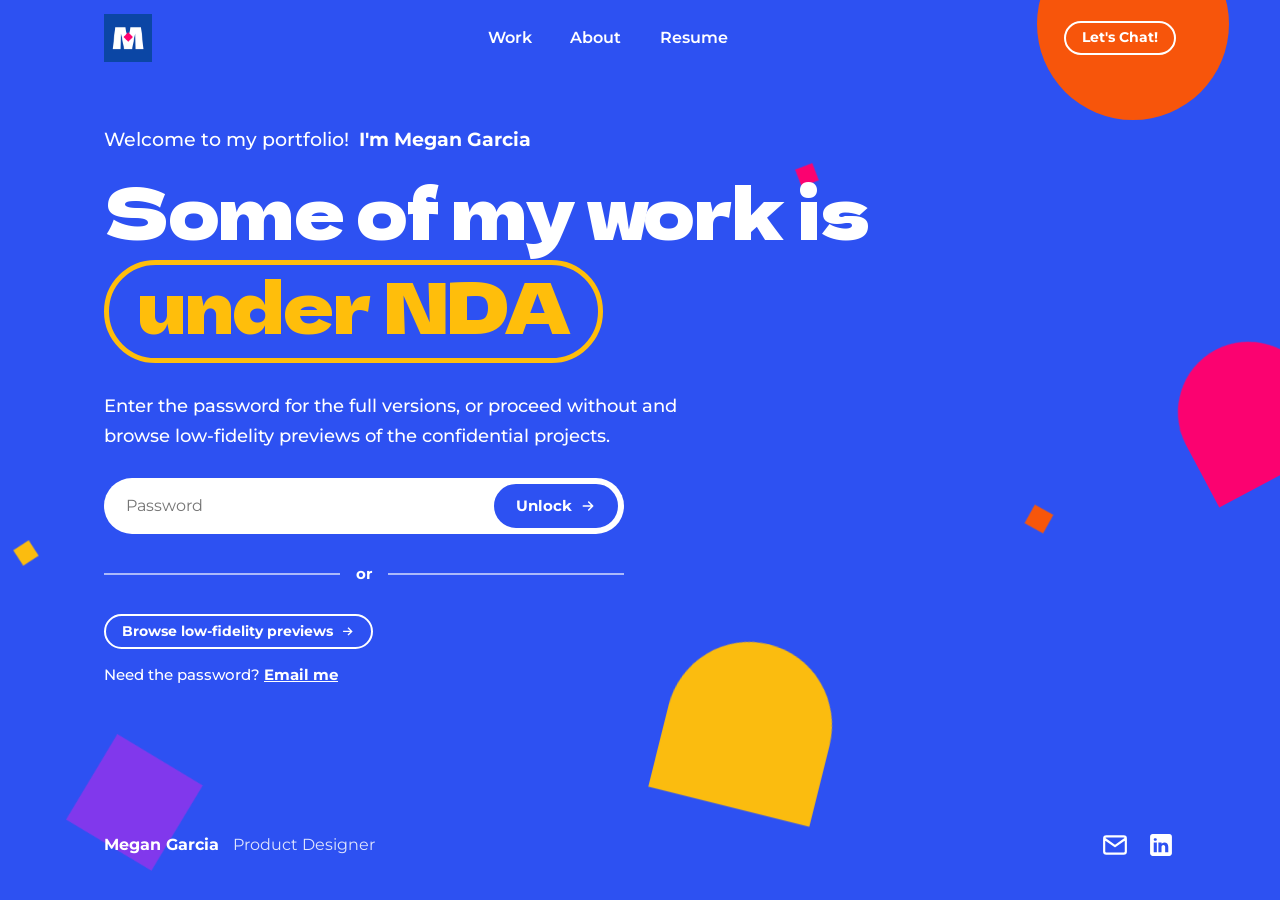
==== commit efc33a34: "Before/After: scope the zoom (cover) to Project Reset; Under One Brand shows full screens Make the b" ====
--- a/index.html
+++ b/index.html
@@ -12,7 +12,7 @@
   <meta property="og:type" content="website">
 
   <link rel="stylesheet" href="fonts/fonts.css">
-  <link rel="stylesheet" href="css/style.css?v=91">
+  <link rel="stylesheet" href="css/style.css?v=92">
   <script>document.documentElement.classList.add("js");</script>
   <script>
   /* Site entrance: on a first visit (no choice made yet), send the visitor to the
--- a/css/style.css
+++ b/css/style.css
@@ -1097,7 +1097,10 @@
 .ba { display: grid; grid-template-columns: 1fr 1fr; gap: clamp(24px, 4vw, 48px); }
 .ba__item { display: flex; flex-direction: column; gap: 12px; }
 .ba__label { order: 1; font-family: var(--f-display); font-weight: 400; font-size: 1.3rem; color: var(--ink); }
-.ba__img { order: 2; width: 100%; display: block; aspect-ratio: 3 / 2; object-fit: cover; object-position: top center; border: 1px solid #b0b0b0 !important; border-radius: var(--radius); }
+.ba__img { order: 2; width: 100%; display: block; aspect-ratio: 3 / 2; object-fit: contain; background: #fff; border: 1px solid #b0b0b0 !important; border-radius: var(--radius); }
+/* Project Reset zooms its Before/After to fill the box (top-aligned); other case
+   studies (e.g. Under One Brand) show the full screen without the zoom/crop. */
+.cs--orange .ba__img { object-fit: cover; object-position: top center; background: none; }
 .ba__text { order: 3; margin: 0; color: var(--body); }
 @media (max-width: 620px) {
   .ba { grid-template-columns: 1fr; }
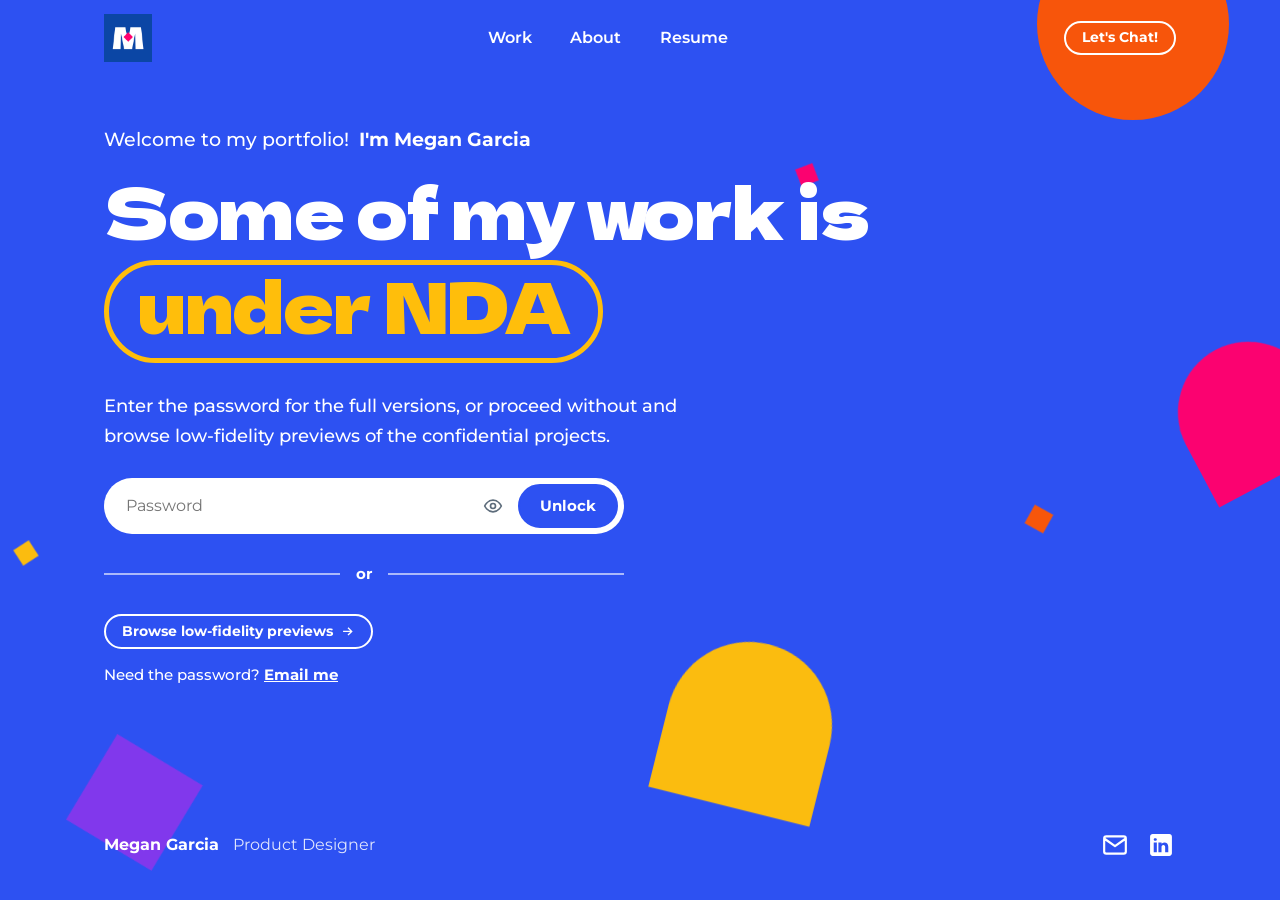
==== commit 8035b518: "Batch UI refinements: resume alignment, lofi banner, mobile stats, About tags/CTAs/shapes, gate UX -" ====
--- a/index.html
+++ b/index.html
@@ -12,7 +12,7 @@
   <meta property="og:type" content="website">
 
   <link rel="stylesheet" href="fonts/fonts.css">
-  <link rel="stylesheet" href="css/style.css?v=92">
+  <link rel="stylesheet" href="css/style.css?v=95">
   <script>document.documentElement.classList.add("js");</script>
   <script>
   /* Site entrance: on a first visit (no choice made yet), send the visitor to the
--- a/css/style.css
+++ b/css/style.css
@@ -524,11 +524,20 @@
 .about-stage__copy p { font-size: 1.05rem; line-height: 1.75; text-wrap: pretty; }
 .ask { display: flex; flex-direction: column; gap: 12px; }
 .ask__label { font-family: var(--f-head); font-weight: 700; color: var(--ink); }
-.ask__tags { list-style: none; margin: 0; padding: 0; display: flex; flex-wrap: wrap; gap: 10px; }
+.ask__tags { list-style: none; margin: 0; padding: 0; display: flex; flex-wrap: wrap; gap: 8px 10px; }
+/* Flat tinted topic chips — themed to the mode, deliberately NOT pill-shaped so
+   they don't read as buttons. */
 .ask__tags li {
-  padding: 9px 16px; border-radius: 10px; background: #fff; border: 0;
-  font-weight: 600; font-size: .9rem; line-height: 1.3;
-}
+  display: inline-flex; align-items: center; gap: 7px;
+  padding: 6px 12px 6px 11px; border-radius: 7px; border: 0;
+  background: #dfe4ff; color: var(--blue);
+  font-weight: 600; font-size: .88rem; line-height: 1.25;
+}
+.ask__tags li::before {
+  content: ""; width: 7px; height: 7px; border-radius: 2px; flex: none;
+  background: currentColor; transform: rotate(45deg);
+}
+.ask__tags--life li { background: #ffdeed; color: #d60059; }
 .about-stage__copy .btn { align-self: flex-start; }
 /* Off The Clock CTA mirrors the primary button in brand pink. */
 .about-cta--life {
@@ -596,11 +605,26 @@
   width: 100%; box-sizing: border-box; min-height: 56px;
   font-family: var(--f-body); font-size: 1rem; color: var(--ink);
   background: #fff; border: 0; border-radius: 999px;
-  padding: 0 148px 0 22px;
+  padding: 0 150px 0 22px;
 }
 .gate-field input:focus-visible { outline: 2px solid #fff; outline-offset: 2px; }
+/* Right-aligned cluster inside the field: show-password toggle + Unlock button. */
+.gate-field__controls {
+  position: absolute; right: 6px; top: 50%; transform: translateY(-50%);
+  display: flex; align-items: center; gap: 6px;
+}
+.gate-reveal {
+  width: 38px; height: 38px; flex: none; border: 0; background: transparent;
+  color: #5d6c7b; cursor: pointer; border-radius: 50%;
+  display: inline-flex; align-items: center; justify-content: center;
+  transition: background .2s var(--ease), color .2s var(--ease);
+}
+.gate-reveal:hover { color: var(--ink); background: rgba(11, 11, 15, .06); }
+.gate-reveal svg { width: 20px; height: 20px; }
+.gate-reveal__hide { display: none; }
+.gate-reveal.is-revealed .gate-reveal__show { display: none; }
+.gate-reveal.is-revealed .gate-reveal__hide { display: inline-block; }
 .gate-unlock {
-  position: absolute; right: 6px; top: 50%; transform: translateY(-50%);
   min-height: 44px; padding: 0 20px; border-radius: 999px;
   border: 2px solid var(--blue); background: var(--blue); color: #fff;
   font-family: var(--f-body); font-weight: 700; font-size: 15px; cursor: pointer;
@@ -608,9 +632,24 @@
   transition: background .2s var(--ease), border-color .2s var(--ease);
 }
 .gate-unlock:hover { background: var(--blue-d); border-color: var(--blue-d); }
-.gate-error { margin: 0; display: flex; align-items: center; gap: 8px; color: #fff; font-weight: 700; font-size: .95rem; }
+.gate-unlock:disabled { cursor: default; }
+.gate-unlock__spin {
+  display: none; width: 15px; height: 15px; flex: none;
+  border: 2px solid rgba(255, 255, 255, .45); border-top-color: #fff; border-radius: 50%;
+  animation: gateSpin .6s linear infinite;
+}
+.gate-unlock.is-busy .gate-unlock__spin { display: inline-block; }
+@keyframes gateSpin { to { transform: rotate(360deg); } }
+/* Error: a clearly-flagged alert (icon + tinted container), not just a line of text. */
+.gate-error {
+  margin: 0; align-self: flex-start;
+  display: inline-flex; align-items: center; gap: 8px;
+  color: #c2003f; font-weight: 700; font-size: .9rem;
+  background: #fff; border: 1px solid rgba(194, 0, 63, .35);
+  padding: 8px 14px; border-radius: 10px;
+}
 .gate-error[hidden] { display: none; }
-.gate-error__dot { width: 10px; height: 10px; border-radius: 50%; background: var(--yellow); flex: none; }
+.gate-error svg { width: 18px; height: 18px; flex: none; }
 
 .gate-or { display: flex; align-items: center; gap: 16px; width: 100%; max-width: 520px; }
 .gate-or span:first-child, .gate-or span:last-child { flex: 1; height: 2px; background: rgba(255, 255, 255, .6); }
@@ -623,8 +662,9 @@
 /* Small screens: keep the Unlock button inside the white field (a blue pill on the
    blue hero would vanish if stacked); just tighten the spacing so it fits. */
 @media (max-width: 440px) {
-  .gate-field input { padding-right: 126px; min-height: 52px; }
-  .gate-unlock { padding: 0 15px; }
+  .gate-field input { padding-right: 134px; min-height: 52px; }
+  .gate-reveal { width: 34px; height: 34px; }
+  .gate-unlock { padding: 0 14px; }
 }
 a.gate-preview:hover .gate-preview__cta { text-decoration: underline; }
 
@@ -634,13 +674,21 @@
    ========================================================================== */
 .lofi-banner { display: none; }
 html.lo-fi .lofi-banner {
-  display: flex; flex-wrap: wrap; align-items: center; justify-content: center;
-  gap: 14px clamp(20px, 3vw, 32px); text-align: center;
+  display: flex; flex-wrap: wrap; align-items: center;
+  gap: 10px clamp(14px, 2.4vw, 22px);
   position: sticky; top: 0; z-index: 50;
-  background: #eef1ff; border-bottom: 1px solid var(--line);
-  padding: 14px clamp(20px, 5vw, 64px);
-}
-.lofi-banner__text { max-width: 72ch; color: var(--ink); font-size: .95rem; }
+  background: #eef1ff; border-bottom: 1px solid rgba(45, 81, 242, .18);
+  padding: 12px clamp(20px, 5vw, 64px);
+}
+.lofi-banner__icon { flex: none; display: inline-flex; color: var(--blue); }
+.lofi-banner__icon svg { width: 20px; height: 20px; display: block; }
+.lofi-banner__text { color: var(--ink); font-size: .93rem; line-height: 1.45; }
+.lofi-banner__text strong { color: var(--blue); }
+.lofi-banner .btn { margin-left: auto; font-size: .85rem; min-height: 40px; padding: 0 18px; }
+@media (max-width: 620px) {
+  html.lo-fi .lofi-banner { justify-content: center; text-align: center; }
+  .lofi-banner .btn { margin: 2px auto 0; }
+}
 html.lo-fi body { background: #fff; }
 /* (Low-fi mockup treatment temporarily disabled — hand-drawn wireframe versions
    will be swapped in per image once supplied.) */
@@ -748,12 +796,12 @@
 .hero__inner--row {
   display: flex; align-items: flex-end; justify-content: space-between;
   gap: clamp(24px, 4vw, 56px); flex-wrap: wrap;
-  padding-block: clamp(44px, 8vw, 96px) clamp(110px, 15vw, 180px);
+  padding-block: clamp(96px, 10vw, 150px) clamp(110px, 15vw, 180px);
 }
 /* On mobile push the headline down so it clears the logo, and keep the blue
    deep enough that the résumé card still pokes into it. */
 @media (max-width: 560px) {
-  .hero__inner--row { padding-block: 84px 92px; }
+  .hero__inner--row { padding-block: 96px 92px; }
 }
 /* Compact the headline so it shares the row with the action buttons */
 .hero__inner--row .page-title {
@@ -1086,7 +1134,7 @@
 @media (max-width: 560px) {
   .impact:not(:has(.impact__item:nth-child(4))) .impact__item { flex-basis: 50%; max-width: 50%; }
 }
-.impact__item { display: flex; flex-direction: column; align-items: center; gap: 10px; padding: 24px; text-align: center; }
+.impact__item { display: flex; flex-direction: column; align-items: center; justify-content: center; gap: 10px; padding: 24px; text-align: center; }
 .impact__label { font-weight: 700; font-size: .95rem; letter-spacing: .02em; }
 .impact__n { font-family: var(--f-display); font-weight: 400; font-size: clamp(2.6rem, 4.6vw, 3.8rem); line-height: 1; color: var(--ink); }
 .t-gold { color: #c98f00; }
@@ -1101,6 +1149,13 @@
 /* Project Reset zooms its Before/After to fill the box (top-aligned); other case
    studies (e.g. Under One Brand) show the full screen without the zoom/crop. */
 .cs--orange .ba__img { object-fit: cover; object-position: top center; background: none; }
+/* Under One Brand's Before/After screens are a wider/shorter dimension than Project
+   Reset's, so let them size to their own height instead of the tall 3/2 box. */
+.cs--purple .ba__img { background: none; }
+/* Doodle view keeps the shorter contain box; the signed-in hi-fi screens fill the
+   base 3/2 box from the top instead of letterboxing. */
+html.lo-fi .cs--purple .ba__img { aspect-ratio: 1.96; }
+html:not(.lo-fi) .cs--purple .ba__img { object-fit: cover; object-position: top; }
 .ba__text { order: 3; margin: 0; color: var(--body); }
 @media (max-width: 620px) {
   .ba { grid-template-columns: 1fr; }
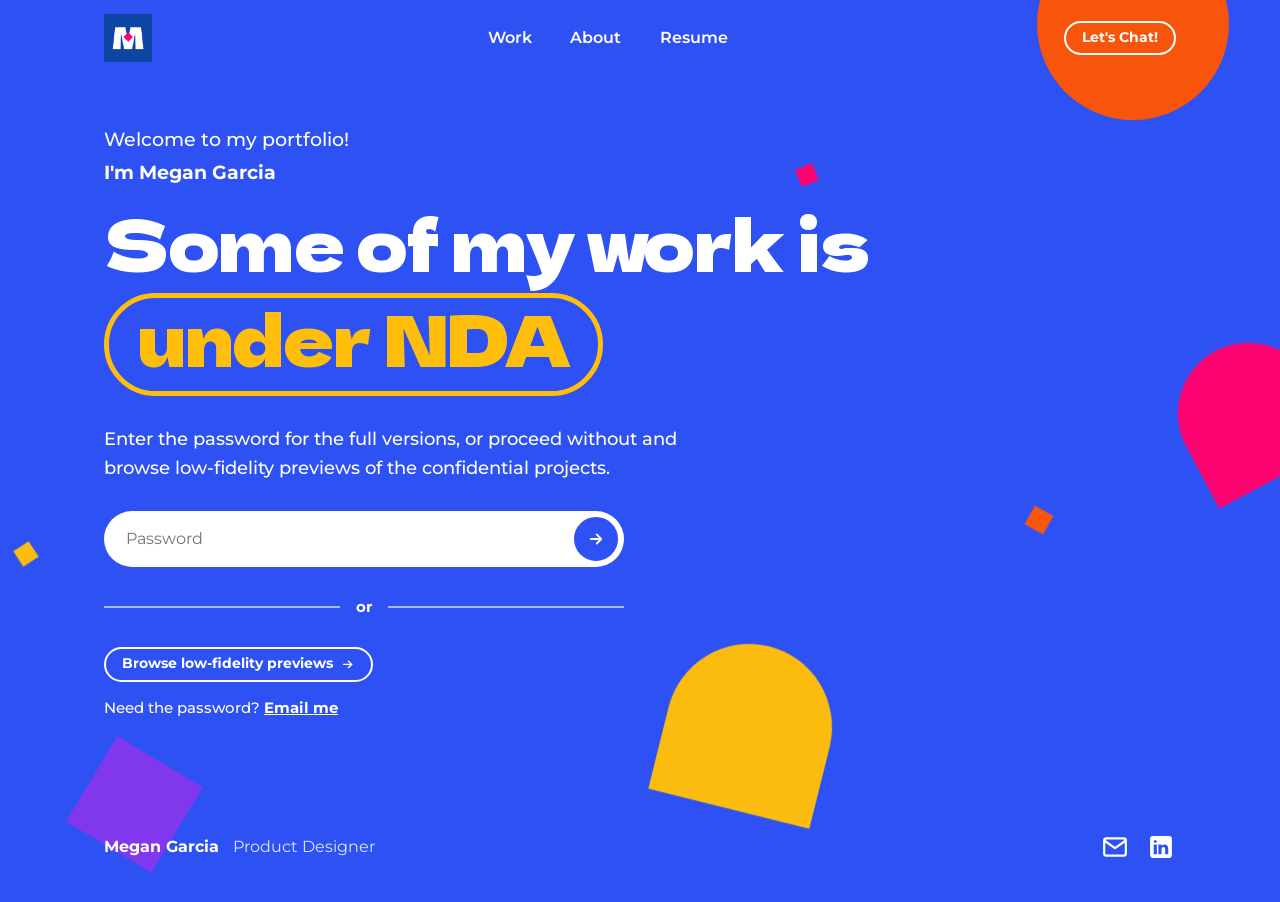
==== commit 891bfcaf: "Batch UI tweaks: banner copy/style, gate field, About tabs/tags, deck tooltip - Low-fi banner: "Limi" ====
--- a/index.html
+++ b/index.html
@@ -12,7 +12,7 @@
   <meta property="og:type" content="website">
 
   <link rel="stylesheet" href="fonts/fonts.css">
-  <link rel="stylesheet" href="css/style.css?v=95">
+  <link rel="stylesheet" href="css/style.css?v=96">
   <script>document.documentElement.classList.add("js");</script>
   <script>
   /* Site entrance: on a first visit (no choice made yet), send the visitor to the
--- a/css/style.css
+++ b/css/style.css
@@ -165,14 +165,16 @@
 .deck-btn.is-locked::after {
   content: attr(data-locktip);
   position: absolute; bottom: calc(100% + 11px); left: 50%; transform: translateX(-50%);
-  background: var(--ink); color: #fff; font-family: var(--f-body); font-weight: 600;
+  background: #ececec; color: var(--ink); border: 1px solid #d6d6d6;
+  box-shadow: 0 6px 16px rgba(11, 11, 15, .14);
+  font-family: var(--f-body); font-weight: 600;
   font-size: .72rem; line-height: 1.3; white-space: nowrap;
   padding: 7px 11px; border-radius: 8px;
   opacity: 0; pointer-events: none; transition: opacity .4s var(--ease); z-index: 20;
 }
 .deck-btn.is-locked::before {
   content: ""; position: absolute; bottom: calc(100% + 5px); left: 50%; transform: translateX(-50%);
-  border: 6px solid transparent; border-top-color: var(--ink);
+  border: 6px solid transparent; border-top-color: #ececec;
   opacity: 0; pointer-events: none; transition: opacity .4s var(--ease); z-index: 20;
 }
 /* Desktop hover shows it; keyboard focus or a tap (JS adds .is-tip, auto-removed
@@ -518,7 +520,7 @@
 .about-polaroid--work { transform: rotate(-2.5deg); }
 .about-polaroid--life { transform: rotate(2.5deg); }
 .about-polaroid img { width: 100%; aspect-ratio: 1 / 1; object-fit: cover; border-radius: 12px; display: block; }
-.about-polaroid figcaption { font-size: .85rem; line-height: 1.4; color: var(--faint); padding: 0 6px; }
+.about-polaroid figcaption { font-size: .85rem; line-height: 1.4; color: var(--muted); padding: 0 6px; }
 
 .about-stage__copy { position: relative; z-index: 1; display: flex; flex-direction: column; gap: 24px; }
 .about-stage__copy p { font-size: 1.05rem; line-height: 1.75; text-wrap: pretty; }
@@ -528,14 +530,9 @@
 /* Flat tinted topic chips — themed to the mode, deliberately NOT pill-shaped so
    they don't read as buttons. */
 .ask__tags li {
-  display: inline-flex; align-items: center; gap: 7px;
-  padding: 6px 12px 6px 11px; border-radius: 7px; border: 0;
+  display: inline-block; padding: 6px 12px; border-radius: 7px; border: 0;
   background: #dfe4ff; color: var(--blue);
   font-weight: 600; font-size: .88rem; line-height: 1.25;
-}
-.ask__tags li::before {
-  content: ""; width: 7px; height: 7px; border-radius: 2px; flex: none;
-  background: currentColor; transform: rotate(45deg);
 }
 .ask__tags--life li { background: #ffdeed; color: #d60059; }
 .about-stage__copy .btn { align-self: flex-start; }
@@ -588,14 +585,14 @@
 .gate-bg .sh:nth-child(6) { animation-duration: 9.5s; animation-delay: -4s; }
 .gate-bg .sh:nth-child(7) { animation-duration: 11s; animation-delay: -6s; }
 @keyframes gateFloat { 0% { translate: 0 0; } 50% { translate: 0 -18px; } 100% { translate: 0 0; } }
-.gate-eyebrow { margin: 0; display: flex; flex-wrap: wrap; align-items: center; gap: 0 10px; color: #fff; font-size: clamp(1rem, 1.8vw, 1.2rem); }
+.gate-eyebrow { margin: 0; display: flex; flex-direction: column; align-items: flex-start; gap: 2px; color: #fff; font-size: clamp(1rem, 1.8vw, 1.2rem); }
 .gate-eyebrow span { font-weight: 500; }
 .gate-eyebrow strong { font-weight: 700; }
 /* Extra line-height so the "under NDA" pill clears the line above (as on home);
    negative top margin pulls the headline up closer to the eyebrow. */
 .gate-h1 { margin: -0.3em 0 0; max-width: 15ch; font-family: var(--f-display); font-weight: 400; font-size: clamp(2.1rem, 5.6vw, 4.4rem); line-height: 1.34; letter-spacing: -.02em; color: #fff; }
 .gate-pill { display: inline-block; color: var(--yellow); border: .08em solid var(--yellow); border-radius: 999px; padding: .04em .4em .28em; line-height: 1; transition: transform .35s var(--ease); }
-.gate-pill:hover { transform: rotate(-5deg); }
+.gate-pill:hover, .gate-pill:active { transform: rotate(-5deg); }
 .gate-sub { margin: 0; max-width: 52ch; color: #fff; font-weight: 500; font-size: clamp(1rem, 1.6vw, 1.15rem); }
 
 .gate-form { width: 100%; max-width: 520px; display: flex; flex-direction: column; gap: 10px; }
@@ -605,47 +602,38 @@
   width: 100%; box-sizing: border-box; min-height: 56px;
   font-family: var(--f-body); font-size: 1rem; color: var(--ink);
   background: #fff; border: 0; border-radius: 999px;
-  padding: 0 150px 0 22px;
+  padding: 0 60px 0 22px;
 }
 .gate-field input:focus-visible { outline: 2px solid #fff; outline-offset: 2px; }
-/* Right-aligned cluster inside the field: show-password toggle + Unlock button. */
+/* Right-aligned submit cluster inside the field. */
 .gate-field__controls {
   position: absolute; right: 6px; top: 50%; transform: translateY(-50%);
   display: flex; align-items: center; gap: 6px;
 }
-.gate-reveal {
-  width: 38px; height: 38px; flex: none; border: 0; background: transparent;
-  color: #5d6c7b; cursor: pointer; border-radius: 50%;
+/* Round arrow submit button. */
+.gate-unlock {
+  width: 44px; height: 44px; flex: none; padding: 0; border-radius: 50%;
+  border: 2px solid var(--blue); background: var(--blue); color: #fff; cursor: pointer;
   display: inline-flex; align-items: center; justify-content: center;
-  transition: background .2s var(--ease), color .2s var(--ease);
-}
-.gate-reveal:hover { color: var(--ink); background: rgba(11, 11, 15, .06); }
-.gate-reveal svg { width: 20px; height: 20px; }
-.gate-reveal__hide { display: none; }
-.gate-reveal.is-revealed .gate-reveal__show { display: none; }
-.gate-reveal.is-revealed .gate-reveal__hide { display: inline-block; }
-.gate-unlock {
-  min-height: 44px; padding: 0 20px; border-radius: 999px;
-  border: 2px solid var(--blue); background: var(--blue); color: #fff;
-  font-family: var(--f-body); font-weight: 700; font-size: 15px; cursor: pointer;
-  display: inline-flex; align-items: center; gap: 8px;
   transition: background .2s var(--ease), border-color .2s var(--ease);
 }
 .gate-unlock:hover { background: var(--blue-d); border-color: var(--blue-d); }
 .gate-unlock:disabled { cursor: default; }
+.gate-unlock svg { width: 18px; height: 18px; }
+.gate-unlock.is-busy svg { display: none; }
 .gate-unlock__spin {
-  display: none; width: 15px; height: 15px; flex: none;
+  display: none; width: 16px; height: 16px; flex: none;
   border: 2px solid rgba(255, 255, 255, .45); border-top-color: #fff; border-radius: 50%;
   animation: gateSpin .6s linear infinite;
 }
 .gate-unlock.is-busy .gate-unlock__spin { display: inline-block; }
 @keyframes gateSpin { to { transform: rotate(360deg); } }
-/* Error: a clearly-flagged alert (icon + tinted container), not just a line of text. */
+/* Error: a clearly-flagged light-pink alert (icon + tinted container). */
 .gate-error {
   margin: 0; align-self: flex-start;
   display: inline-flex; align-items: center; gap: 8px;
   color: #c2003f; font-weight: 700; font-size: .9rem;
-  background: #fff; border: 1px solid rgba(194, 0, 63, .35);
+  background: #ffe3ec; border: 1px solid rgba(194, 0, 63, .35);
   padding: 8px 14px; border-radius: 10px;
 }
 .gate-error[hidden] { display: none; }
@@ -659,12 +647,9 @@
 .gate-help { margin: 0; color: #fff; font-weight: 500; font-size: 15px; }
 .gate-help a { color: #fff; font-weight: 700; text-decoration: underline; }
 
-/* Small screens: keep the Unlock button inside the white field (a blue pill on the
-   blue hero would vanish if stacked); just tighten the spacing so it fits. */
+/* Small screens: keep the arrow submit inside the field; tighten the spacing. */
 @media (max-width: 440px) {
-  .gate-field input { padding-right: 134px; min-height: 52px; }
-  .gate-reveal { width: 34px; height: 34px; }
-  .gate-unlock { padding: 0 14px; }
+  .gate-field input { padding-right: 58px; min-height: 52px; }
 }
 a.gate-preview:hover .gate-preview__cta { text-decoration: underline; }
 
@@ -677,13 +662,11 @@
   display: flex; flex-wrap: wrap; align-items: center;
   gap: 10px clamp(14px, 2.4vw, 22px);
   position: sticky; top: 0; z-index: 50;
-  background: #eef1ff; border-bottom: 1px solid rgba(45, 81, 242, .18);
+  background: #f3f3f3; border-bottom: 1px solid #c9c9c9;
   padding: 12px clamp(20px, 5vw, 64px);
 }
-.lofi-banner__icon { flex: none; display: inline-flex; color: var(--blue); }
-.lofi-banner__icon svg { width: 20px; height: 20px; display: block; }
 .lofi-banner__text { color: var(--ink); font-size: .93rem; line-height: 1.45; }
-.lofi-banner__text strong { color: var(--blue); }
+.lofi-banner__text strong { color: var(--ink); }
 .lofi-banner .btn { margin-left: auto; font-size: .85rem; min-height: 40px; padding: 0 18px; }
 @media (max-width: 620px) {
   html.lo-fi .lofi-banner { justify-content: center; text-align: center; }
@@ -1335,7 +1318,7 @@
   .hero-id__ping { animation: none; display: none; }
   .hero--home .sh { translate: none !important; rotate: none !important; scale: none !important; }
   .hero-headline .pill:hover { transform: none; }
-  .gate-pill:hover { transform: none; }
+  .gate-pill:hover, .gate-pill:active { transform: none; }
   .gate-bg .sh { animation: none; }
   /* No sticky overlap under reduced motion — plain stacked sections. */
   .project-stack .project-link:has(.project) { position: static; }
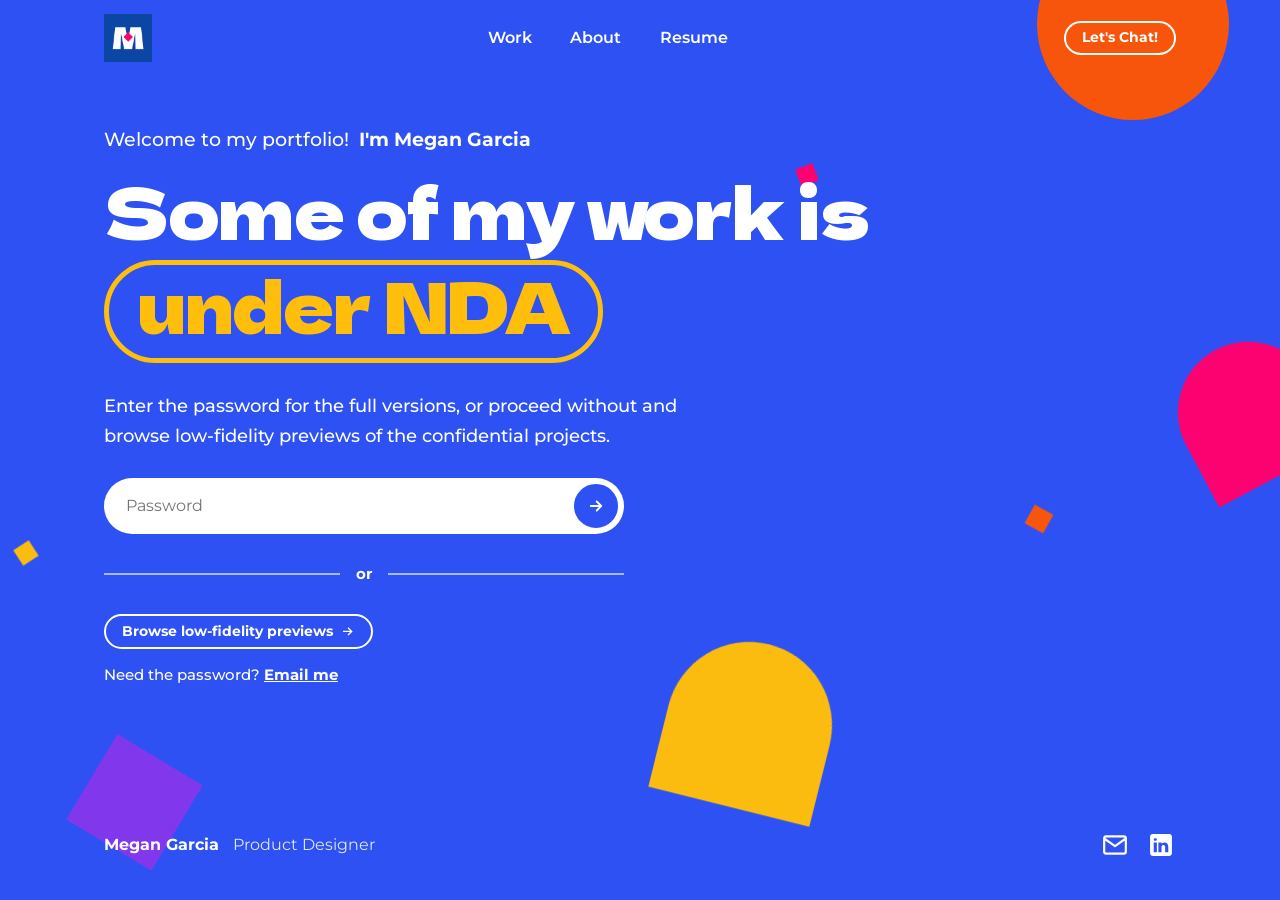
==== commit b35ab9a3: "Gate eyebrow: single line on desktop, stacked on mobile only Co-Authored-By: Claude Opus 4.8 <norepl" ====
--- a/index.html
+++ b/index.html
@@ -12,7 +12,7 @@
   <meta property="og:type" content="website">
 
   <link rel="stylesheet" href="fonts/fonts.css">
-  <link rel="stylesheet" href="css/style.css?v=96">
+  <link rel="stylesheet" href="css/style.css?v=97">
   <script>document.documentElement.classList.add("js");</script>
   <script>
   /* Site entrance: on a first visit (no choice made yet), send the visitor to the
--- a/css/style.css
+++ b/css/style.css
@@ -585,7 +585,11 @@
 .gate-bg .sh:nth-child(6) { animation-duration: 9.5s; animation-delay: -4s; }
 .gate-bg .sh:nth-child(7) { animation-duration: 11s; animation-delay: -6s; }
 @keyframes gateFloat { 0% { translate: 0 0; } 50% { translate: 0 -18px; } 100% { translate: 0 0; } }
-.gate-eyebrow { margin: 0; display: flex; flex-direction: column; align-items: flex-start; gap: 2px; color: #fff; font-size: clamp(1rem, 1.8vw, 1.2rem); }
+.gate-eyebrow { margin: 0; display: flex; align-items: center; gap: 0 10px; color: #fff; font-size: clamp(1rem, 1.8vw, 1.2rem); }
+/* Stack "Welcome…" above "I'm Megan Garcia" on mobile only. */
+@media (max-width: 560px) {
+  .gate-eyebrow { flex-direction: column; align-items: flex-start; gap: 2px; }
+}
 .gate-eyebrow span { font-weight: 500; }
 .gate-eyebrow strong { font-weight: 700; }
 /* Extra line-height so the "under NDA" pill clears the line above (as on home);
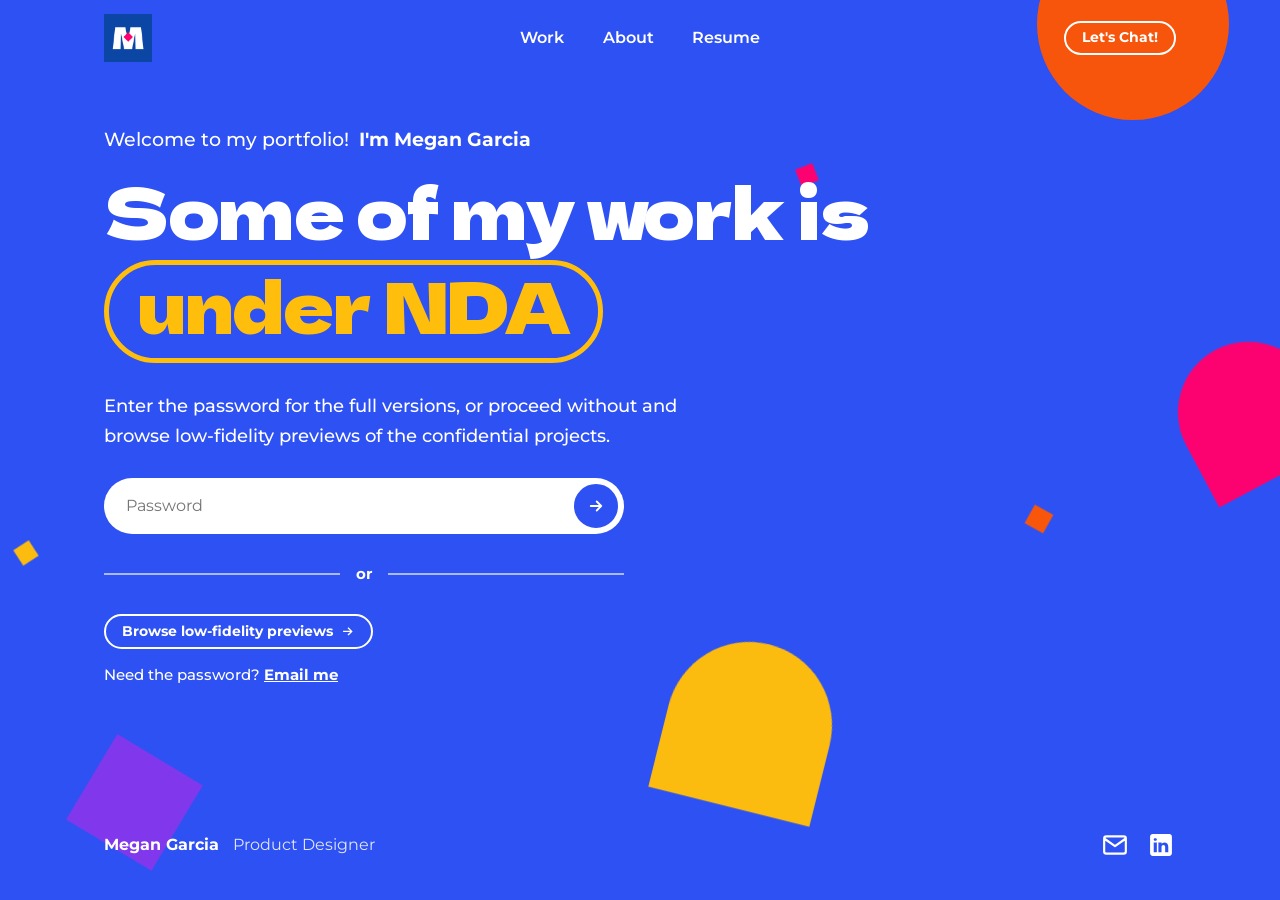
==== commit 8e42e5c6: "Navbar: center the Work/About/Resume links with a 3-column grid space-between left the center links " ====
--- a/index.html
+++ b/index.html
@@ -12,7 +12,7 @@
   <meta property="og:type" content="website">
 
   <link rel="stylesheet" href="fonts/fonts.css">
-  <link rel="stylesheet" href="css/style.css?v=97">
+  <link rel="stylesheet" href="css/style.css?v=98">
   <script>document.documentElement.classList.add("js");</script>
   <script>
   /* Site entrance: on a first visit (no choice made yet), send the visitor to the
--- a/css/style.css
+++ b/css/style.css
@@ -214,9 +214,12 @@
   background: transparent;
 }
 .nav {
-  display: flex; align-items: center; justify-content: space-between;
+  display: grid; grid-template-columns: 1fr auto 1fr; align-items: center;
   gap: 20px; min-height: 76px;
 }
+.nav > .brand { justify-self: start; }
+.nav > nav { justify-self: center; }
+.nav > .nav__right { justify-self: end; }
 /* Logo sits in a deep-blue box (matches the live site) so the white "M" stays
    legible over the hero shapes behind the transparent nav. */
 .brand { display: inline-flex; background: #0b46a5; padding: 4px; line-height: 0; }
